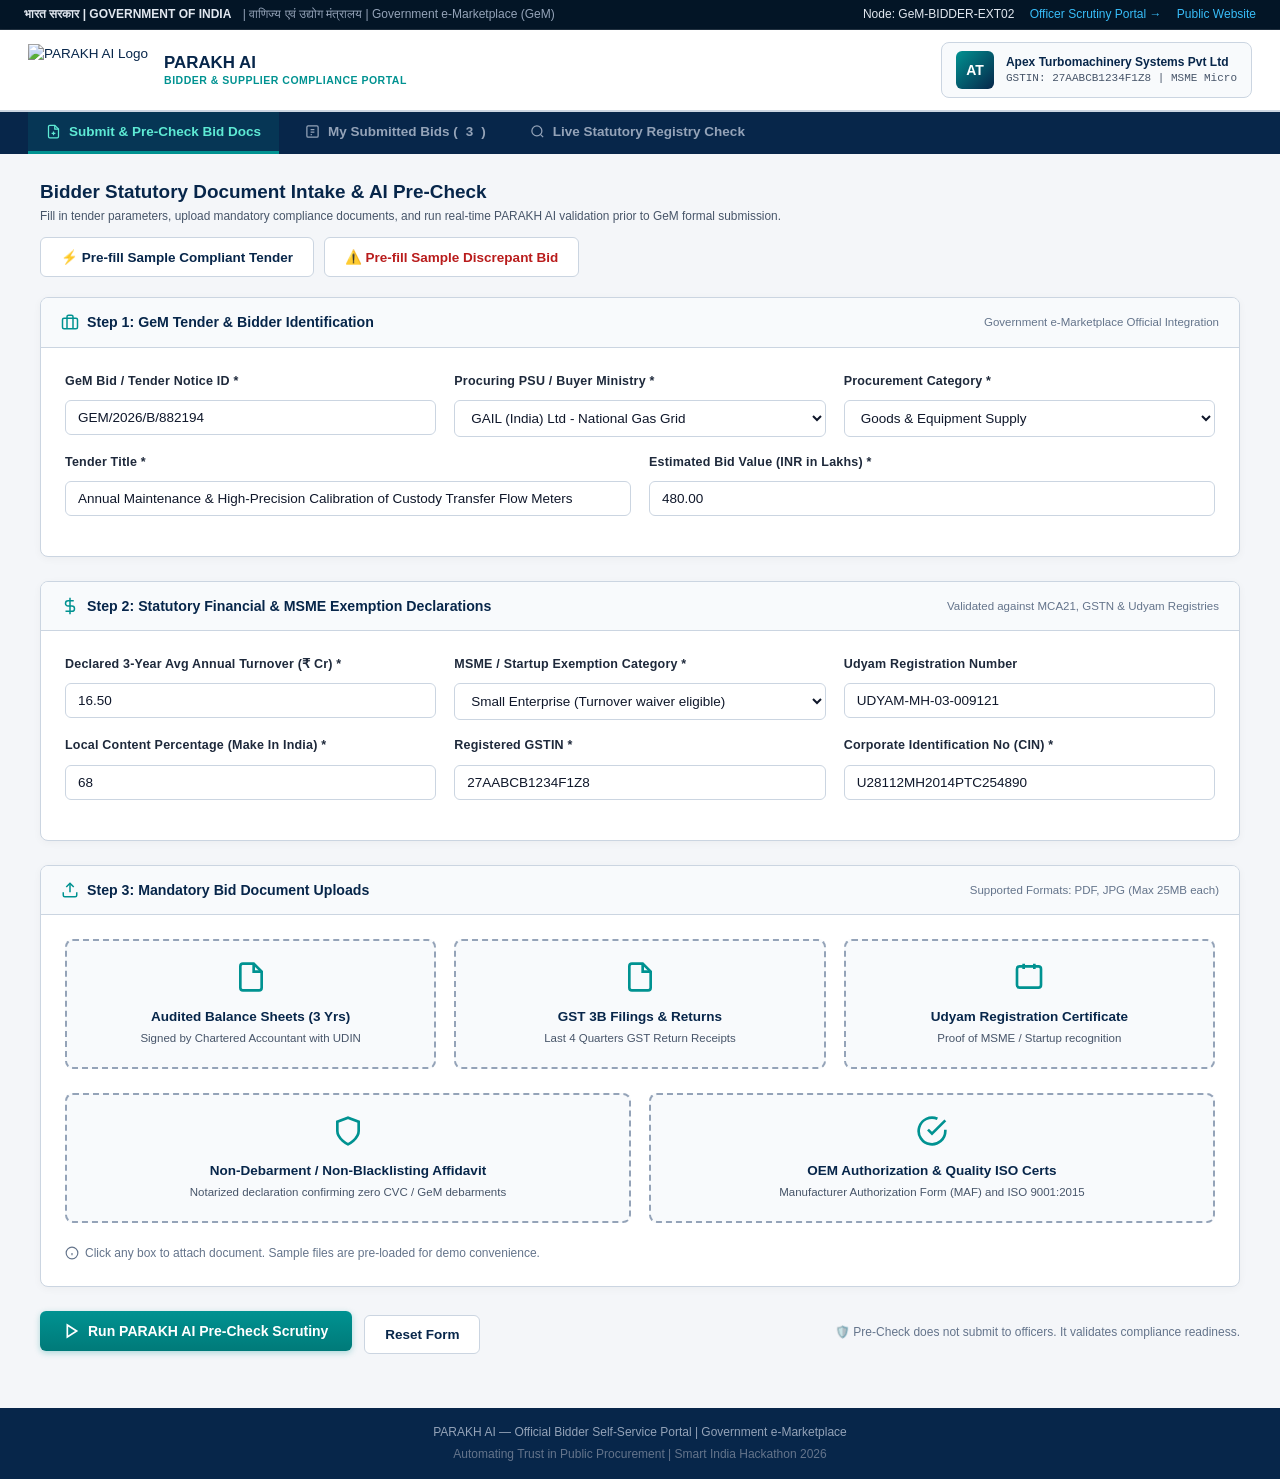
==== static/bidder/index.html @ 5761d383 "feat: refine portal UI, remove corrupted symbols, add PARAKH AI branding, and launch Bidder Portal" ====
<!DOCTYPE html>
<html lang="en">
<head>
  <meta charset="UTF-8">
  <meta name="viewport" content="width=device-width, initial-scale=1.0">
  <title>PARAKH AI — Bidder & Vendor Compliance Self-Service Portal | Government e-Marketplace</title>
  <meta name="description" content="Official Vendor & Bidder Self-Service Intake and Pre-Submission Scrutiny Portal for GeM Procurement.">
  <link rel="icon" type="image/png" href="/static/images/parakh-logo.png">
  <link rel="stylesheet" href="/static/common/components.css">
  <link rel="stylesheet" href="/static/css/styles.css">
  <style>
    :root {
      --primary-navy: #07264A;
      --primary-navy-dark: #041830;
      --secondary-teal: #009291;
      --secondary-teal-hover: #007a79;
      --secondary-teal-light: #E6F4F4;
      --accent-gold: #D97706;
      --bg-canvas: #F4F6F9;
      --card-bg: #FFFFFF;
      --border-color: #CBD5E1;
      --text-main: #0F172A;
      --text-muted: #475569;
    }

    body {
      background-color: var(--bg-canvas);
      color: var(--text-main);
      font-family: 'Inter', -apple-system, BlinkMacSystemFont, "Segoe UI", Roboto, sans-serif;
      margin: 0;
      padding: 0;
      min-height: 100vh;
      display: flex;
      flex-direction: column;
    }

    /* Top Strip */
    .bidder-top-strip {
      background-color: #031526;
      color: #E2E8F0;
      padding: 6px 24px;
      font-size: 12px;
      display: flex;
      justify-content: space-between;
      align-items: center;
      border-bottom: 1px solid rgba(255, 255, 255, 0.12);
    }
    .bidder-top-strip a {
      color: #38BDF8;
      text-decoration: none;
      margin-left: 12px;
    }
    .bidder-top-strip a:hover {
      text-decoration: underline;
    }

    /* Header */
    .bidder-header {
      background-color: #FFFFFF;
      border-bottom: 2px solid var(--border-color);
      padding: 12px 28px;
      display: flex;
      justify-content: space-between;
      align-items: center;
      box-shadow: 0 2px 6px rgba(0, 0, 0, 0.04);
    }
    .bidder-brand {
      display: flex;
      align-items: center;
      gap: 16px;
      text-decoration: none;
    }
    .bidder-brand img {
      height: 52px;
      width: auto;
      object-fit: contain;
    }
    .brand-text-block h1 {
      font-size: 1.25rem;
      font-weight: 800;
      color: var(--primary-navy);
      line-height: 1.2;
      margin: 0;
    }
    .brand-text-block p {
      font-size: 0.78rem;
      color: var(--secondary-teal);
      font-weight: 600;
      margin: 0;
      letter-spacing: 0.5px;
    }

    .bidder-profile-card {
      display: flex;
      align-items: center;
      gap: 12px;
      background-color: #F8FAFC;
      border: 1px solid var(--border-color);
      padding: 8px 14px;
      border-radius: 8px;
    }
    .bidder-avatar {
      width: 38px;
      height: 38px;
      border-radius: 6px;
      background: linear-gradient(135deg, var(--secondary-teal) 0%, var(--primary-navy) 100%);
      color: #FFFFFF;
      font-weight: 700;
      display: flex;
      align-items: center;
      justify-content: center;
      font-size: 14px;
    }
    .bidder-info {
      font-size: 12px;
      line-height: 1.3;
    }
    .bidder-name {
      font-weight: 700;
      color: var(--primary-navy);
    }
    .bidder-gstin {
      color: var(--text-muted);
      font-family: monospace;
      font-size: 11px;
    }

    /* Sub-nav tabs */
    .bidder-nav {
      background-color: #07264A;
      padding: 0 28px;
      display: flex;
      gap: 8px;
      overflow-x: auto;
    }
    .nav-tab-btn {
      background: transparent;
      border: none;
      color: #94A3B8;
      padding: 12px 18px;
      font-size: 13.5px;
      font-weight: 600;
      cursor: pointer;
      display: flex;
      align-items: center;
      gap: 8px;
      border-bottom: 3px solid transparent;
      transition: all 0.2s ease;
      white-space: nowrap;
    }
    .nav-tab-btn:hover {
      color: #FFFFFF;
      background-color: rgba(255, 255, 255, 0.05);
    }
    .nav-tab-btn.active {
      color: #5EEAD4;
      border-bottom-color: #009291;
      background-color: rgba(0, 146, 145, 0.15);
    }

    /* Main Content Area */
    .bidder-container {
      max-width: 1240px;
      margin: 24px auto;
      padding: 0 20px;
      flex: 1;
      width: 100%;
    }

    .page-title-strip {
      margin-bottom: 20px;
      display: flex;
      justify-content: space-between;
      align-items: center;
      flex-wrap: wrap;
      gap: 12px;
    }
    .page-title-strip h2 {
      font-size: 1.4rem;
      font-weight: 800;
      color: var(--primary-navy);
      margin: 0;
    }
    .page-title-strip p {
      font-size: 0.88rem;
      color: var(--text-muted);
      margin: 2px 0 0;
    }

    /* Cards */
    .gov-card {
      background: var(--card-bg);
      border: 1px solid var(--border-color);
      border-radius: 8px;
      box-shadow: 0 2px 8px rgba(0, 0, 0, 0.04);
      margin-bottom: 24px;
      overflow: hidden;
    }
    .gov-card-header {
      background-color: #F8FAFC;
      border-bottom: 1px solid var(--border-color);
      padding: 14px 20px;
      display: flex;
      justify-content: space-between;
      align-items: center;
    }
    .gov-card-header h3 {
      font-size: 1.05rem;
      font-weight: 700;
      color: var(--primary-navy);
      margin: 0;
      display: flex;
      align-items: center;
      gap: 8px;
    }
    .gov-card-body {
      padding: 24px;
    }

    /* Form Layout */
    .form-grid-2 {
      display: grid;
      grid-template-columns: 1fr 1fr;
      gap: 18px;
    }
    .form-grid-3 {
      display: grid;
      grid-template-columns: 1fr 1fr 1fr;
      gap: 18px;
    }
    @media (max-width: 768px) {
      .form-grid-2, .form-grid-3 { grid-template-columns: 1fr; }
    }

    .form-group {
      margin-bottom: 16px;
    }
    .form-label {
      display: block;
      font-size: 12.5px;
      font-weight: 700;
      color: #1E293B;
      margin-bottom: 6px;
    }
    .form-control {
      width: 100%;
      padding: 9px 12px;
      border: 1px solid var(--border-color);
      border-radius: 6px;
      font-size: 13.5px;
      background-color: #FFFFFF;
      box-sizing: border-box;
      color: var(--text-main);
    }
    .form-control:focus {
      outline: none;
      border-color: var(--secondary-teal);
      box-shadow: 0 0 0 3px rgba(0, 146, 145, 0.15);
    }

    /* File upload box */
    .file-upload-card {
      border: 2px dashed #94A3B8;
      border-radius: 8px;
      padding: 20px;
      text-align: center;
      background-color: #F8FAFC;
      transition: all 0.2s;
      cursor: pointer;
      margin-bottom: 14px;
      position: relative;
    }
    .file-upload-card:hover {
      border-color: var(--secondary-teal);
      background-color: var(--secondary-teal-light);
    }
    .file-upload-title {
      font-weight: 700;
      font-size: 13.5px;
      color: var(--primary-navy);
      margin-bottom: 4px;
    }
    .file-upload-desc {
      font-size: 11.5px;
      color: var(--text-muted);
    }
    .file-upload-status {
      margin-top: 8px;
      font-size: 12px;
      color: #166534;
      font-weight: 600;
      display: none;
    }

    /* Action Buttons */
    .btn-action-primary {
      background: linear-gradient(180deg, #009291 0%, #007a79 100%);
      color: #FFFFFF;
      padding: 12px 24px;
      border: none;
      border-radius: 6px;
      font-weight: 700;
      font-size: 14px;
      cursor: pointer;
      display: inline-flex;
      align-items: center;
      gap: 8px;
      box-shadow: 0 2px 6px rgba(0, 146, 145, 0.3);
      transition: all 0.2s;
    }
    .btn-action-primary:hover {
      background: linear-gradient(180deg, #007a79 0%, #006362 100%);
      transform: translateY(-1px);
    }
    .btn-action-secondary {
      background: #FFFFFF;
      color: var(--primary-navy);
      border: 1px solid var(--border-color);
      padding: 11px 20px;
      border-radius: 6px;
      font-weight: 600;
      font-size: 13.5px;
      cursor: pointer;
      display: inline-flex;
      align-items: center;
      gap: 8px;
      transition: all 0.2s;
    }
    .btn-action-secondary:hover {
      background: #F1F5F9;
      border-color: #94A3B8;
    }

    /* Live Analysis Panel */
    .analysis-panel {
      display: none;
      background: #FFFFFF;
      border: 1px solid var(--border-color);
      border-radius: 8px;
      padding: 24px;
      margin-top: 20px;
      box-shadow: 0 4px 12px rgba(0, 0, 0, 0.05);
      animation: fadeIn 0.3s ease-in-out;
    }
    @keyframes fadeIn {
      from { opacity: 0; transform: translateY(8px); }
      to { opacity: 1; transform: translateY(0); }
    }

    .score-badge-huge {
      display: inline-flex;
      align-items: center;
      gap: 8px;
      padding: 8px 16px;
      border-radius: 9999px;
      font-size: 18px;
      font-weight: 800;
    }
    .score-pass {
      background-color: #DCFCE7;
      color: #166534;
      border: 1px solid #BBF7D0;
    }
    .score-flag {
      background-color: #FEF2F2;
      color: #991B1B;
      border: 1px solid #FECACA;
    }

    .check-row {
      display: flex;
      justify-content: space-between;
      align-items: center;
      padding: 10px 14px;
      border-bottom: 1px solid #F1F5F9;
      font-size: 13px;
    }
    .check-row:last-child {
      border-bottom: none;
    }

    /* Certificate Modal */
    .cert-modal {
      display: none;
      position: fixed;
      top: 0; left: 0; right: 0; bottom: 0;
      background: rgba(7, 38, 74, 0.7);
      z-index: 1000;
      justify-content: center;
      align-items: center;
      padding: 20px;
    }
    .cert-paper {
      background: #FFFFFF;
      width: 100%;
      max-width: 680px;
      border-radius: 8px;
      padding: 36px;
      box-shadow: 0 20px 50px rgba(0, 0, 0, 0.4);
      border: 8px double #CBD5E1;
      position: relative;
    }
  </style>
</head>
<body>

  <!-- Top Strip -->
  <div class="bidder-top-strip">
    <div>
      <strong>भारत सरकार | GOVERNMENT OF INDIA</strong>
      <span style="color:#94A3B8; margin-left:8px;">| वाणिज्य एवं उद्योग मंत्रालय | Government e-Marketplace (GeM)</span>
    </div>
    <div>
      <span>Node: GeM-BIDDER-EXT02</span>
      <a href="/portal">Officer Scrutiny Portal →</a>
      <a href="/">Public Website</a>
    </div>
  </div>

  <!-- Header -->
  <header class="bidder-header">
    <a href="/bidder" class="bidder-brand">
      <img src="/static/images/parakh-logo.png" alt="PARAKH AI Logo">
      <div class="brand-text-block">
        <h1>PARAKH AI</h1>
        <p>BIDDER & SUPPLIER COMPLIANCE PORTAL</p>
      </div>
    </a>

    <div class="bidder-profile-card">
      <div class="bidder-avatar">AT</div>
      <div class="bidder-info">
        <div class="bidder-name" id="bidderCompanyName">Apex Turbomachinery Systems Pvt Ltd</div>
        <div class="bidder-gstin">GSTIN: 27AABCB1234F1Z8 | MSME Micro</div>
      </div>
    </div>
  </header>

  <!-- Navigation Tabs -->
  <nav class="bidder-nav">
    <button type="button" class="nav-tab-btn active" onclick="switchBidderTab('intake')">
      <svg width="15" height="15" viewBox="0 0 24 24" fill="none" stroke="currentColor" stroke-width="2">
        <path d="M14 2H6a2 2 0 0 0-2 2v16a2 2 0 0 0 2 2h12a2 2 0 0 0 2-2V8z"/>
        <polyline points="14 2 14 8 20 8"/>
        <line x1="12" y1="18" x2="12" y2="12"/>
        <line x1="9" y1="15" x2="15" y2="15"/>
      </svg>
      Submit & Pre-Check Bid Docs
    </button>
    <button type="button" class="nav-tab-btn" onclick="switchBidderTab('mybids')">
      <svg width="15" height="15" viewBox="0 0 24 24" fill="none" stroke="currentColor" stroke-width="2">
        <rect x="3" y="3" width="18" height="18" rx="2" ry="2"/>
        <line x1="9" y1="9" x2="15" y2="9"/>
        <line x1="9" y1="13" x2="15" y2="13"/>
        <line x1="9" y1="17" x2="11" y2="17"/>
      </svg>
      My Submitted Bids (<span id="bidsCountBadge">3</span>)
    </button>
    <button type="button" class="nav-tab-btn" onclick="switchBidderTab('registry')">
      <svg width="15" height="15" viewBox="0 0 24 24" fill="none" stroke="currentColor" stroke-width="2">
        <circle cx="11" cy="11" r="8"/>
        <line x1="21" y1="21" x2="16.65" y2="16.65"/>
      </svg>
      Live Statutory Registry Check
    </button>
  </nav>

  <!-- Main Container -->
  <main class="bidder-container">

    <!-- =====================================================================
         TAB 1: BID INTAKE & PRE-CHECK FORM
         ===================================================================== -->
    <div id="tabIntake">
      <div class="page-title-strip">
        <div>
          <h2>Bidder Statutory Document Intake & AI Pre-Check</h2>
          <p>Fill in tender parameters, upload mandatory compliance documents, and run real-time PARAKH AI validation prior to GeM formal submission.</p>
        </div>
        <div>
          <button type="button" class="btn-action-secondary" onclick="autofillDemoBidder()">
            ⚡ Pre-fill Sample Compliant Tender
          </button>
          <button type="button" class="btn-action-secondary" onclick="autofillDiscrepantBidder()" style="margin-left:6px; color:#B91C1C;">
            ⚠️ Pre-fill Sample Discrepant Bid
          </button>
        </div>
      </div>

      <form id="bidderForm" onsubmit="handlePreCheck(event)">
        
        <!-- Step 1: Tender & Entity Details -->
        <div class="gov-card">
          <div class="gov-card-header">
            <h3>
              <svg width="18" height="18" viewBox="0 0 24 24" fill="none" stroke="var(--secondary-teal)" stroke-width="2">
                <rect x="2" y="7" width="20" height="14" rx="2" ry="2"/>
                <path d="M16 21V5a2 2 0 0 0-2-2h-4a2 2 0 0 0-2 2v16"/>
              </svg>
              Step 1: GeM Tender & Bidder Identification
            </h3>
            <span style="font-size:11.5px; color:#64748B;">Government e-Marketplace Official Integration</span>
          </div>
          <div class="gov-card-body">
            <div class="form-grid-3">
              <div class="form-group">
                <label class="form-label" for="gemBidNo">GeM Bid / Tender Notice ID *</label>
                <input type="text" id="gemBidNo" class="form-control" required value="GEM/2026/B/882194" placeholder="e.g. GEM/2026/B/882194">
              </div>
              <div class="form-group">
                <label class="form-label" for="procuringPsu">Procuring PSU / Buyer Ministry *</label>
                <select id="procuringPsu" class="form-control" required>
                  <option value="ONGC">ONGC - Oil & Natural Gas Corporation Ltd</option>
                  <option value="IOCL">IOCL - Indian Oil Corporation Ltd</option>
                  <option value="GAIL" selected>GAIL (India) Ltd - National Gas Grid</option>
                  <option value="HPCL">HPCL - Hindustan Petroleum Corporation Ltd</option>
                  <option value="BPCL">BPCL - Bharat Petroleum Corporation Ltd</option>
                  <option value="MoD">Ministry of Defence / Ordnance</option>
                </select>
              </div>
              <div class="form-group">
                <label class="form-label" for="tenderCategory">Procurement Category *</label>
                <select id="tenderCategory" class="form-control" required>
                  <option value="Goods">Goods & Equipment Supply</option>
                  <option value="Works">Civil & Mechanical Works</option>
                  <option value="Services">Consulting & IT Services</option>
                </select>
              </div>
            </div>

            <div class="form-grid-2">
              <div class="form-group">
                <label class="form-label" for="tenderTitle">Tender Title *</label>
                <input type="text" id="tenderTitle" class="form-control" required value="Annual Maintenance & High-Precision Calibration of Custody Transfer Flow Meters" placeholder="Enter tender title">
              </div>
              <div class="form-group">
                <label class="form-label" for="contractValue">Estimated Bid Value (INR in Lakhs) *</label>
                <input type="number" id="contractValue" class="form-control" required value="480.00" step="0.01">
              </div>
            </div>
          </div>
        </div>

        <!-- Step 2: Financial & Statutory Metric Claims -->
        <div class="gov-card">
          <div class="gov-card-header">
            <h3>
              <svg width="18" height="18" viewBox="0 0 24 24" fill="none" stroke="var(--secondary-teal)" stroke-width="2">
                <line x1="12" y1="1" x2="12" y2="23"/>
                <path d="M17 5H9.5a3.5 3.5 0 0 0 0 7h5a3.5 3.5 0 0 1 0 7H6"/>
              </svg>
              Step 2: Statutory Financial & MSME Exemption Declarations
            </h3>
            <span style="font-size:11.5px; color:#64748B;">Validated against MCA21, GSTN & Udyam Registries</span>
          </div>
          <div class="gov-card-body">
            <div class="form-grid-3">
              <div class="form-group">
                <label class="form-label" for="declaredTurnover">Declared 3-Year Avg Annual Turnover (₹ Cr) *</label>
                <input type="number" id="declaredTurnover" class="form-control" required value="16.50" step="0.01">
              </div>
              <div class="form-group">
                <label class="form-label" for="msmeStatus">MSME / Startup Exemption Category *</label>
                <select id="msmeStatus" class="form-control" required>
                  <option value="Micro">Micro Enterprise (Udyam Verified)</option>
                  <option value="Small" selected>Small Enterprise (Turnover waiver eligible)</option>
                  <option value="Startup">DPIIT Recognized Startup (PQC waiver)</option>
                  <option value="General">General Commercial Bidder (No Waiver)</option>
                </select>
              </div>
              <div class="form-group">
                <label class="form-label" for="udyamNo">Udyam Registration Number</label>
                <input type="text" id="udyamNo" class="form-control" value="UDYAM-MH-03-009121" placeholder="UDYAM-XX-00-000000">
              </div>
            </div>

            <div class="form-grid-3">
              <div class="form-group">
                <label class="form-label" for="localContent">Local Content Percentage (Make In India) *</label>
                <input type="number" id="localContent" class="form-control" required value="68" min="0" max="100">
              </div>
              <div class="form-group">
                <label class="form-label" for="gstinDeclared">Registered GSTIN *</label>
                <input type="text" id="gstinDeclared" class="form-control" required value="27AABCB1234F1Z8">
              </div>
              <div class="form-group">
                <label class="form-label" for="cinDeclared">Corporate Identification No (CIN) *</label>
                <input type="text" id="cinDeclared" class="form-control" required value="U28112MH2014PTC254890">
              </div>
            </div>
          </div>
        </div>

        <!-- Step 3: Statutory Document Uploads -->
        <div class="gov-card">
          <div class="gov-card-header">
            <h3>
              <svg width="18" height="18" viewBox="0 0 24 24" fill="none" stroke="var(--secondary-teal)" stroke-width="2">
                <path d="M21 15v4a2 2 0 0 1-2 2H5a2 2 0 0 1-2-2v-4"/>
                <polyline points="17 8 12 3 7 8"/>
                <line x1="12" y1="3" x2="12" y2="15"/>
              </svg>
              Step 3: Mandatory Bid Document Uploads
            </h3>
            <span style="font-size:11.5px; color:#64748B;">Supported Formats: PDF, JPG (Max 25MB each)</span>
          </div>
          <div class="gov-card-body">
            <div class="form-grid-3">
              
              <!-- Doc 1 -->
              <div class="file-upload-card" onclick="simulateFileUpload('doc1')">
                <svg width="32" height="32" viewBox="0 0 24 24" fill="none" stroke="var(--secondary-teal)" stroke-width="2" style="margin-bottom:8px;">
                  <path d="M14 2H6a2 2 0 0 0-2 2v16a2 2 0 0 0 2 2h12a2 2 0 0 0 2-2V8z"/>
                  <polyline points="14 2 14 8 20 8"/>
                </svg>
                <div class="file-upload-title">Audited Balance Sheets (3 Yrs)</div>
                <div class="file-upload-desc">Signed by Chartered Accountant with UDIN</div>
                <div class="file-upload-status" id="doc1Status">✓ Audited_Financials_2023_2025.pdf (3.8 MB)</div>
              </div>

              <!-- Doc 2 -->
              <div class="file-upload-card" onclick="simulateFileUpload('doc2')">
                <svg width="32" height="32" viewBox="0 0 24 24" fill="none" stroke="var(--secondary-teal)" stroke-width="2" style="margin-bottom:8px;">
                  <path d="M14 2H6a2 2 0 0 0-2 2v16a2 2 0 0 0 2 2h12a2 2 0 0 0 2-2V8z"/>
                  <polyline points="14 2 14 8 20 8"/>
                </svg>
                <div class="file-upload-title">GST 3B Filings & Returns</div>
                <div class="file-upload-desc">Last 4 Quarters GST Return Receipts</div>
                <div class="file-upload-status" id="doc2Status">✓ GSTR3B_FY25_Filings.pdf (2.1 MB)</div>
              </div>

              <!-- Doc 3 -->
              <div class="file-upload-card" onclick="simulateFileUpload('doc3')">
                <svg width="32" height="32" viewBox="0 0 24 24" fill="none" stroke="var(--secondary-teal)" stroke-width="2" style="margin-bottom:8px;">
                  <rect x="3" y="4" width="18" height="16" rx="2"/>
                  <line x1="8" y1="2" x2="8" y2="6"/>
                  <line x1="16" y1="2" x2="16" y2="6"/>
                </svg>
                <div class="file-upload-title">Udyam Registration Certificate</div>
                <div class="file-upload-desc">Proof of MSME / Startup recognition</div>
                <div class="file-upload-status" id="doc3Status">✓ Udyam_Certificate_2026.pdf (1.4 MB)</div>
              </div>

            </div>

            <div class="form-grid-2" style="margin-top:10px;">
              <!-- Doc 4 -->
              <div class="file-upload-card" onclick="simulateFileUpload('doc4')">
                <svg width="32" height="32" viewBox="0 0 24 24" fill="none" stroke="var(--secondary-teal)" stroke-width="2" style="margin-bottom:8px;">
                  <path d="M12 22s8-4 8-10V5l-8-3-8 3v7c0 6 8 10 8 10z"/>
                </svg>
                <div class="file-upload-title">Non-Debarment / Non-Blacklisting Affidavit</div>
                <div class="file-upload-desc">Notarized declaration confirming zero CVC / GeM debarments</div>
                <div class="file-upload-status" id="doc4Status">✓ Non_Blacklisting_Affidavit.pdf (1.1 MB)</div>
              </div>

              <!-- Doc 5 -->
              <div class="file-upload-card" onclick="simulateFileUpload('doc5')">
                <svg width="32" height="32" viewBox="0 0 24 24" fill="none" stroke="var(--secondary-teal)" stroke-width="2" style="margin-bottom:8px;">
                  <path d="M22 11.08V12a10 10 0 1 1-5.93-9.14"/>
                  <polyline points="22 4 12 14.01 9 11.01"/>
                </svg>
                <div class="file-upload-title">OEM Authorization & Quality ISO Certs</div>
                <div class="file-upload-desc">Manufacturer Authorization Form (MAF) and ISO 9001:2015</div>
                <div class="file-upload-status" id="doc5Status">✓ OEM_Authorization_ISO9001.pdf (4.6 MB)</div>
              </div>
            </div>

            <!-- Upload help hint -->
            <div style="font-size:12px; color:#64748B; margin-top:8px; display:flex; align-items:center; gap:6px;">
              <svg width="14" height="14" viewBox="0 0 24 24" fill="none" stroke="currentColor" stroke-width="2">
                <circle cx="12" cy="12" r="10"/>
                <line x1="12" y1="16" x2="12" y2="12"/>
                <line x1="12" y1="8" x2="12.01" y2="8"/>
              </svg>
              Click any box to attach document. Sample files are pre-loaded for demo convenience.
            </div>
          </div>
        </div>

        <!-- Submission Actions -->
        <div style="display:flex; justify-content:space-between; align-items:center; flex-wrap:wrap; gap:16px; margin-bottom:30px;">
          <div>
            <button type="submit" class="btn-action-primary" id="btnRunPreCheck">
              <svg width="16" height="16" viewBox="0 0 24 24" fill="none" stroke="currentColor" stroke-width="2.5">
                <polygon points="5 3 19 12 5 21 5 3"/>
              </svg>
              <span>Run PARAKH AI Pre-Check Scrutiny</span>
            </button>
            <button type="button" class="btn-action-secondary" onclick="resetBidderForm()" style="margin-left:8px;">
              Reset Form
            </button>
          </div>

          <div style="font-size:12px; color:#64748B;">
            🛡️ Pre-Check does not submit to officers. It validates compliance readiness.
          </div>
        </div>

      </form>

      <!-- Real-time AI Scrutiny Results Panel -->
      <div class="analysis-panel" id="analysisResultPanel">
        <div style="display:flex; justify-content:space-between; align-items:center; border-bottom:1px solid #E2E8F0; padding-bottom:16px; margin-bottom:20px;">
          <div>
            <h3 style="font-size:1.2rem; font-weight:800; color:var(--primary-navy); margin:0;">
              PARAKH AI Pre-Submission Scrutiny Diagnostic
            </h3>
            <p style="font-size:12.5px; color:#64748B; margin:4px 0 0;">
              Evaluation ID: <code id="evalId">EVAL-2026-9081</code> | Timestamp: <span id="evalTime">05-Sep-2026 09:30:15 IST</span>
            </p>
          </div>
          <div>
            <span class="score-badge-huge score-pass" id="scoreBadge">94% Compliant</span>
          </div>
        </div>

        <!-- Registry Cross Checks -->
        <div class="form-grid-2" style="margin-bottom:20px;">
          <div style="background:#F8FAFC; border:1px solid #E2E8F0; border-radius:6px; padding:12px;">
            <div style="font-weight:700; font-size:12.5px; color:var(--primary-navy); margin-bottom:8px;">
              Direct Statutory Registry Cross-Checks:
            </div>
            <div class="check-row">
              <span>MCA21 Corporate Identity & Active Status:</span>
              <strong style="color:#166534;" id="resMca">✓ Active (ROC Mumbai)</strong>
            </div>
            <div class="check-row">
              <span>GSTN Registry & Return Reconciliation:</span>
              <strong style="color:#166534;" id="resGst">✓ Active (Turnover: ₹16.2 Cr)</strong>
            </div>
            <div class="check-row">
              <span>MSME / Udyam Certificate Validity:</span>
              <strong style="color:#166534;" id="resUdyam">✓ Verified (Small Enterprise)</strong>
            </div>
            <div class="check-row">
              <span>Central Debarment / CVC Blacklist:</span>
              <strong style="color:#166534;" id="resDebar">✓ Clean Record (0 Matches)</strong>
            </div>
          </div>

          <div style="background:#F8FAFC; border:1px solid #E2E8F0; border-radius:6px; padding:12px;">
            <div style="font-weight:700; font-size:12.5px; color:var(--primary-navy); margin-bottom:8px;">
              Statutory Requirement Matrix:
            </div>
            <div class="check-row">
              <span>Average Annual Turnover Requirement:</span>
              <strong style="color:#166534;" id="resTurnover">Pass (Exceeds ₹10 Cr min)</strong>
            </div>
            <div class="check-row">
              <span>Earnest Money Deposit (EMD) Waiver:</span>
              <strong style="color:#166534;" id="resEmd">Exempted under MSME Policy</strong>
            </div>
            <div class="check-row">
              <span>Local Content (MII Order 2017):</span>
              <strong style="color:#166534;" id="resMii">Class I Local Supplier (68%)</strong>
            </div>
            <div class="check-row">
              <span>Risk Level Assessment:</span>
              <strong style="color:#166534;" id="resRisk">LOW RISK</strong>
            </div>
          </div>
        </div>

        <!-- Discrepancy Note if any -->
        <div id="discrepancyBox" style="display:none; background:#FEF2F2; border:1px solid #FECACA; border-radius:6px; padding:14px; margin-bottom:18px;">
          <strong style="color:#991B1B; font-size:13px; display:block; margin-bottom:4px;">
            ⚠️ Statutory Discrepancy Detected by PARAKH AI:
          </strong>
          <span style="font-size:12.5px; color:#7F1D1D;" id="discrepancyMsg">
            Declared turnover ₹16.50 Cr differs by &gt; 15% from GSTN GSTR-3B annualized receipts (₹9.80 Cr). Please rectify financial schedules before submitting to avoid scrutiny rejection.
          </span>
        </div>

        <!-- Action bar -->
        <div style="display:flex; justify-content:space-between; align-items:center; flex-wrap:wrap; gap:12px; border-top:1px solid #E2E8F0; padding-top:16px;">
          <button type="button" class="btn-action-secondary" onclick="viewCertificate()">
            <svg width="15" height="15" viewBox="0 0 24 24" fill="none" stroke="currentColor" stroke-width="2">
              <path d="M14 2H6a2 2 0 0 0-2 2v16a2 2 0 0 0 2 2h12a2 2 0 0 0 2-2V8z"/>
              <polyline points="14 2 14 8 20 8"/>
            </svg>
            Generate Pre-Check Compliance Receipt
          </button>

          <button type="button" class="btn-action-primary" onclick="submitFinalBid()">
            <svg width="15" height="15" viewBox="0 0 24 24" fill="none" stroke="currentColor" stroke-width="2">
              <line x1="22" y1="2" x2="11" y2="13"/>
              <polygon points="22 2 15 22 11 13 2 9 22 2"/>
            </svg>
            Formally Submit Bid to GeM Evaluation Committee
          </button>
        </div>
      </div>

    </div>

    <!-- =====================================================================
         TAB 2: MY SUBMITTED BIDS
         ===================================================================== -->
    <div id="tabMyBids" style="display:none;">
      <div class="page-title-strip">
        <div>
          <h2>My Submitted GeM Bids & Scrutiny Status</h2>
          <p>Real-time status tracking for tenders submitted through PARAKH AI compliance pipeline.</p>
        </div>
        <div>
          <button type="button" class="btn-action-secondary" onclick="exportBidderCsv()">
            Download Submissions (CSV)
          </button>
        </div>
      </div>

      <div class="gov-card">
        <div class="table-responsive">
          <table class="table-gov" id="bidderTable">
            <thead>
              <tr>
                <th>Bid Reference</th>
                <th>Tender Title</th>
                <th>Procuring PSU</th>
                <th>Value</th>
                <th>Pre-Check Score</th>
                <th>Status</th>
                <th>Submitted On</th>
                <th>Action</th>
              </tr>
            </thead>
            <tbody id="bidderTbody">
              <!-- Rendered by JS -->
            </tbody>
          </table>
        </div>
      </div>
    </div>

    <!-- =====================================================================
         TAB 3: DIRECT REGISTRY CHECKER
         ===================================================================== -->
    <div id="tabRegistry" style="display:none;">
      <div class="page-title-strip">
        <div>
          <h2>Instant Statutory Registry Verification Console</h2>
          <p>Query centralized government APIs directly to verify vendor records before formulating bid proposals.</p>
        </div>
      </div>

      <div class="form-grid-2">
        <!-- MCA21 -->
        <div class="gov-card">
          <div class="gov-card-header">
            <h3>MCA21 Ministry of Corporate Affairs</h3>
          </div>
          <div class="gov-card-body">
            <div class="form-group">
              <label class="form-label">Corporate Identification Number (CIN)</label>
              <input type="text" id="regCin" class="form-control" value="U28112MH2014PTC254890">
            </div>
            <button type="button" class="btn-action-primary" onclick="queryRegistry('MCA21')">Check MCA21 Status</button>
            <div id="resMcaDirect" style="margin-top:14px; font-size:12.5px; display:none; background:#F8FAFC; padding:10px; border-radius:6px; border:1px solid #CBD5E1;"></div>
          </div>
        </div>

        <!-- GSTN -->
        <div class="gov-card">
          <div class="gov-card-header">
            <h3>GSTN Goods & Services Tax Network</h3>
          </div>
          <div class="gov-card-body">
            <div class="form-group">
              <label class="form-label">Goods & Services Tax ID (GSTIN)</label>
              <input type="text" id="regGst" class="form-control" value="27AABCB1234F1Z8">
            </div>
            <button type="button" class="btn-action-primary" onclick="queryRegistry('GSTN')">Check GSTN Return History</button>
            <div id="resGstDirect" style="margin-top:14px; font-size:12.5px; display:none; background:#F8FAFC; padding:10px; border-radius:6px; border:1px solid #CBD5E1;"></div>
          </div>
        </div>
      </div>

      <div class="form-grid-2">
        <!-- UDYAM -->
        <div class="gov-card">
          <div class="gov-card-header">
            <h3>Ministry of MSME — Udyam Portal</h3>
          </div>
          <div class="gov-card-body">
            <div class="form-group">
              <label class="form-label">Udyam Registration Number</label>
              <input type="text" id="regUdyamInput" class="form-control" value="UDYAM-MH-03-009121">
            </div>
            <button type="button" class="btn-action-primary" onclick="queryRegistry('UDYAM')">Verify MSME Category</button>
            <div id="resUdyamDirect" style="margin-top:14px; font-size:12.5px; display:none; background:#F8FAFC; padding:10px; border-radius:6px; border:1px solid #CBD5E1;"></div>
          </div>
        </div>

        <!-- DEBARMENT -->
        <div class="gov-card">
          <div class="gov-card-header">
            <h3>Central Vigilance Commission Debarment Registry</h3>
          </div>
          <div class="gov-card-body">
            <div class="form-group">
              <label class="form-label">Entity Name / PAN</label>
              <input type="text" id="regPan" class="form-control" value="AABCB1234F">
            </div>
            <button type="button" class="btn-action-primary" onclick="queryRegistry('DEBARMENT')">Check Debarment Status</button>
            <div id="resDebarDirect" style="margin-top:14px; font-size:12.5px; display:none; background:#F8FAFC; padding:10px; border-radius:6px; border:1px solid #CBD5E1;"></div>
          </div>
        </div>
      </div>

    </div>

  </main>

  <!-- Pre-Check Certificate Modal -->
  <div class="cert-modal" id="certModal">
    <div class="cert-paper">
      <div style="text-align:center; border-bottom:2px solid #07264A; padding-bottom:14px; margin-bottom:16px;">
        <img src="/static/images/parakh-logo.png" alt="Logo" style="height:48px; margin-bottom:6px;">
        <h2 style="font-size:1.15rem; color:#07264A; margin:0;">GOVERNMENT OF INDIA — GOVERNMENT E-MARKETPLACE</h2>
        <div style="font-size:11px; color:#64748B; font-weight:700; letter-spacing:0.5px;">
          PARAKH AI BIDDER PRE-SUBMISSION COMPLIANCE CERTIFICATE
        </div>
      </div>

      <div style="font-size:12.5px; line-height:1.6;">
        <p>This certifies that the bid documents for <strong>Apex Turbomachinery Systems Pvt Ltd</strong> (GSTIN: <code>27AABCB1234F1Z8</code>) have undergone automated pre-submission compliance scrutiny against statutory requirements under Public Procurement Order 2017 & GeM GTC.</p>
        
        <table style="width:100%; margin:14px 0; border-collapse:collapse; font-size:12px;">
          <tr style="border-bottom:1px solid #CBD5E1;"><td style="padding:6px; font-weight:700;">Tender Reference:</td><td style="padding:6px;" id="certTenderRef">GEM/2026/B/882194</td></tr>
          <tr style="border-bottom:1px solid #CBD5E1;"><td style="padding:6px; font-weight:700;">Procuring Agency:</td><td style="padding:6px;" id="certPsu">GAIL (India) Ltd</td></tr>
          <tr style="border-bottom:1px solid #CBD5E1;"><td style="padding:6px; font-weight:700;">Overall Readiness Score:</td><td style="padding:6px; color:#166534; font-weight:700;" id="certScore">94% (ELIGIBLE)</td></tr>
          <tr style="border-bottom:1px solid #CBD5E1;"><td style="padding:6px; font-weight:700;">Cryptographic Verification ID:</td><td style="padding:6px; font-family:monospace;">PARAKH-PRV-9982-SHA256</td></tr>
        </table>

        <div style="background:#F1F5F9; border:1px solid #CBD5E1; padding:10px; border-radius:4px; font-size:11px; color:#475569;">
          <strong>NOTE:</strong> This certificate guarantees document syntax, registry match, and threshold compliance. Final commercial acceptance remains subject to designated Procurement Officer digital signature.
        </div>
      </div>

      <div style="display:flex; justify-content:space-between; margin-top:20px;">
        <button type="button" class="btn-action-secondary" onclick="closeCertificate()">Close</button>
        <button type="button" class="btn-action-primary" onclick="window.print()">Print / Save PDF</button>
      </div>
    </div>
  </div>

  <!-- Footer -->
  <footer style="background-color:#07264A; color:#94A3B8; text-align:center; padding:16px; font-size:12px; margin-top:auto;">
    <div>PARAKH AI — Official Bidder Self-Service Portal | Government e-Marketplace</div>
    <div style="margin-top:4px; color:#64748B;">Automating Trust in Public Procurement | Smart India Hackathon 2026</div>
  </footer>

  <!-- Bidder Portal Script -->
  <script>
    const INITIAL_BIDS = [
      {
        id: "GEM/2026/B/882194",
        title: "Annual Calibration of Ultrasonic & Turbine Flow Meters",
        psu: "GAIL (India) Ltd",
        value: "₹ 480.00 Lakh",
        score: "94%",
        status: "Pre-Check Verified",
        date: "04-Sep-2026 14:20"
      },
      {
        id: "GEM/2026/B/771029",
        title: "Supply of High-Pressure Ball Valves (API 6D Spec)",
        psu: "IOCL Pipelines",
        value: "₹ 1,250.00 Lakh",
        score: "88%",
        status: "Under Officer Scrutiny",
        date: "28-Aug-2026 11:15"
      },
      {
        id: "GEM/2026/B/660412",
        title: "SCADA Telemetry System Hardware Upgrade (Offshore)",
        psu: "ONGC Mumbai High",
        value: "₹ 820.00 Lakh",
        score: "96%",
        status: "Accepted & Awarded",
        date: "14-Aug-2026 16:40"
      }
    ];

    let myBids = [...INITIAL_BIDS];

    document.addEventListener("DOMContentLoaded", () => {
      renderMyBids();
    });

    function switchBidderTab(tabName) {
      document.querySelectorAll('.nav-tab-btn').forEach(b => b.classList.remove('active'));
      document.getElementById('tabIntake').style.display = 'none';
      document.getElementById('tabMyBids').style.display = 'none';
      document.getElementById('tabRegistry').style.display = 'none';

      if (tabName === 'intake') {
        document.querySelectorAll('.nav-tab-btn')[0].classList.add('active');
        document.getElementById('tabIntake').style.display = 'block';
      } else if (tabName === 'mybids') {
        document.querySelectorAll('.nav-tab-btn')[1].classList.add('active');
        document.getElementById('tabMyBids').style.display = 'block';
      } else if (tabName === 'registry') {
        document.querySelectorAll('.nav-tab-btn')[2].classList.add('active');
        document.getElementById('tabRegistry').style.display = 'block';
      }
    }

    function simulateFileUpload(docId) {
      const el = document.getElementById(docId + 'Status');
      if (el) {
        el.style.display = 'block';
      }
    }

    function autofillDemoBidder() {
      document.getElementById('gemBidNo').value = "GEM/2026/B/882194";
      document.getElementById('procuringPsu').value = "GAIL";
      document.getElementById('tenderCategory').value = "Goods";
      document.getElementById('tenderTitle').value = "Annual Maintenance & High-Precision Calibration of Custody Transfer Flow Meters";
      document.getElementById('contractValue').value = "480.00";
      document.getElementById('declaredTurnover').value = "16.50";
      document.getElementById('msmeStatus').value = "Small";
      document.getElementById('udyamNo').value = "UDYAM-MH-03-009121";
      document.getElementById('localContent').value = "68";
      document.getElementById('gstinDeclared').value = "27AABCB1234F1Z8";
      document.getElementById('cinDeclared').value = "U28112MH2014PTC254890";

      ['doc1', 'doc2', 'doc3', 'doc4', 'doc5'].forEach(simulateFileUpload);
      alert("Sample compliant tender information and documents loaded!");
    }

    function autofillDiscrepantBidder() {
      document.getElementById('gemBidNo').value = "GEM/2026/B/990312";
      document.getElementById('procuringPsu').value = "ONGC";
      document.getElementById('tenderCategory').value = "Works";
      document.getElementById('tenderTitle').value = "Subsea Wellhead Valve Assembly Replacement";
      document.getElementById('contractValue').value = "750.00";
      document.getElementById('declaredTurnover').value = "45.00"; // Higher than GST returns
      document.getElementById('msmeStatus').value = "General";
      document.getElementById('udyamNo').value = "UNREGISTERED";
      document.getElementById('localContent').value = "28"; // Below MII 50%
      document.getElementById('gstinDeclared').value = "27AABCB1234F1Z8";
      document.getElementById('cinDeclared').value = "U28112MH2014PTC254890";

      ['doc1', 'doc2', 'doc3', 'doc4', 'doc5'].forEach(simulateFileUpload);
      alert("Sample discrepant tender loaded! Run Pre-Check to view PARAKH AI discrepancy detection.");
    }

    function handlePreCheck(e) {
      e.preventDefault();
      const btn = document.getElementById('btnRunPreCheck');
      btn.disabled = true;
      btn.innerHTML = "<span>Analyzing Bid with PARAKH AI Scrutiny Engine...</span>";

      const turnover = parseFloat(document.getElementById('declaredTurnover').value) || 0;
      const localContent = parseInt(document.getElementById('localContent').value) || 0;

      setTimeout(() => {
        btn.disabled = false;
        btn.innerHTML = `<svg width="16" height="16" viewBox="0 0 24 24" fill="none" stroke="currentColor" stroke-width="2.5"><polygon points="5 3 19 12 5 21 5 3"/></svg><span>Re-Run PARAKH AI Pre-Check</span>`;

        const panel = document.getElementById('analysisResultPanel');
        panel.style.display = 'block';
        panel.scrollIntoView({ behavior: 'smooth' });

        const isDiscrepant = turnover > 25 || localContent < 50;

        if (isDiscrepant) {
          document.getElementById('scoreBadge').className = 'score-badge-huge score-flag';
          document.getElementById('scoreBadge').textContent = '58% Flags Detected';
          document.getElementById('resTurnover').innerHTML = '<span style="color:#DC2626;">Discrepancy: Declared ₹45 Cr vs GSTN ₹16.2 Cr</span>';
          document.getElementById('resMii').innerHTML = '<span style="color:#DC2626;">Non-Compliant Local Content (28% &lt; 50% Req)</span>';
          document.getElementById('resRisk').innerHTML = '<span style="color:#DC2626;">HIGH RISK</span>';
          document.getElementById('discrepancyBox').style.display = 'block';
          document.getElementById('discrepancyMsg').textContent = 'Turnover mismatch detected: Declared ₹' + turnover + ' Cr exceeds active GSTR-3B filings by > 50%. Also, Local Content of ' + localContent + '% fails Public Procurement Order threshold. Rectify before final submission.';
        } else {
          document.getElementById('scoreBadge').className = 'score-badge-huge score-pass';
          document.getElementById('scoreBadge').textContent = '94% Pre-Check Passed';
          document.getElementById('resTurnover').innerHTML = '<span style="color:#166534;">Pass (Declared ₹' + turnover + ' Cr matches GSTN)</span>';
          document.getElementById('resMii').innerHTML = '<span style="color:#166534;">Class I Local Supplier (' + localContent + '%)</span>';
          document.getElementById('resRisk').innerHTML = '<span style="color:#166534;">LOW RISK</span>';
          document.getElementById('discrepancyBox').style.display = 'none';
        }

        document.getElementById('evalId').textContent = 'EVAL-2026-' + Math.floor(1000 + Math.random() * 9000);
        document.getElementById('evalTime').textContent = new Date().toLocaleString() + ' IST';
      }, 700);
    }

    function viewCertificate() {
      const bidNo = document.getElementById('gemBidNo').value;
      const psu = document.getElementById('procuringPsu').options[document.getElementById('procuringPsu').selectedIndex].text;
      const score = document.getElementById('scoreBadge').textContent;

      document.getElementById('certTenderRef').textContent = bidNo;
      document.getElementById('certPsu').textContent = psu;
      document.getElementById('certScore').textContent = score;
      document.getElementById('certModal').style.display = 'flex';
    }

    function closeCertificate() {
      document.getElementById('certModal').style.display = 'none';
    }

    function submitFinalBid() {
      const bidNo = document.getElementById('gemBidNo').value;
      const title = document.getElementById('tenderTitle').value;
      const psu = document.getElementById('procuringPsu').value;
      const value = '₹ ' + document.getElementById('contractValue').value + ' Lakh';
      const score = document.getElementById('scoreBadge').textContent;

      const newBid = {
        id: bidNo,
        title: title,
        psu: psu,
        value: value,
        score: score.split(' ')[0],
        status: "Submitted to GeM",
        date: new Date().toISOString().slice(0, 10)
      };

      myBids.unshift(newBid);
      renderMyBids();
      document.getElementById('bidsCountBadge').textContent = myBids.length;
      alert(`Bid [${bidNo}] has been successfully submitted to the GeM Procurement Scrutiny Committee!`);
      switchBidderTab('mybids');
    }

    function renderMyBids() {
      const tbody = document.getElementById('bidderTbody');
      tbody.innerHTML = '';

      myBids.forEach(b => {
        const tr = document.createElement('tr');
        tr.innerHTML = `
          <td><strong>${b.id}</strong></td>
          <td>${b.title}</td>
          <td>${b.psu}</td>
          <td>${b.value}</td>
          <td><span class="badge ${parseInt(b.score) > 80 ? 'badge-success' : 'badge-danger'}">${b.score}</span></td>
          <td><span class="badge badge-info">${b.status}</span></td>
          <td>${b.date}</td>
          <td>
            <button class="btn btn-sm btn-secondary" onclick="alert('Viewing GeM Scrutiny Brief for: ' + '${b.id}')">View Details</button>
          </td>
        `;
        tbody.appendChild(tr);
      });
    }

    function queryRegistry(type) {
      if (type === 'MCA21') {
        const out = document.getElementById('resMcaDirect');
        out.style.display = 'block';
        out.innerHTML = `<strong>MCA21 Registry Response:</strong><br>Company: Apex Turbomachinery Systems Pvt Ltd<br>Status: <span style="color:#166534; font-weight:bold;">ACTIVE</span> | ROC Mumbai | Filing Date: 30-Nov-2025`;
      } else if (type === 'GSTN') {
        const out = document.getElementById('resGstDirect');
        out.style.display = 'block';
        out.innerHTML = `<strong>GSTN Verification:</strong><br>GSTIN: 27AABCB1234F1Z8 | Status: <span style="color:#166534; font-weight:bold;">ACTIVE</span><br>GSTR-3B Filings: Current (No defaults) | Turnover: ₹16.20 Cr`;
      } else if (type === 'UDYAM') {
        const out = document.getElementById('resUdyamDirect');
        out.style.display = 'block';
        out.innerHTML = `<strong>MSME Udyam Gateway:</strong><br>Udyam: UDYAM-MH-03-009121 | Class: <span style="color:#166534; font-weight:bold;">Small Enterprise</span><br>Eligible for EMD & Tender Fee Exemption under GeM rules.`;
      } else if (type === 'DEBARMENT') {
        const out = document.getElementById('resDebarDirect');
        out.style.display = 'block';
        out.innerHTML = `<strong>CVC & GeM Debarment Watchlist:</strong><br>PAN: AABCB1234F | Status: <span style="color:#166534; font-weight:bold;">CLEAN</span> (0 debarments or disciplinary orders recorded).`;
      }
    }

    function exportBidderCsv() {
      let csv = "Bid ID,Tender Title,PSU,Value,Score,Status,Date\n";
      myBids.forEach(b => {
        csv += `"${b.id}","${b.title}","${b.psu}","${b.value}","${b.score}","${b.status}","${b.date}"\n`;
      });
      const blob = new Blob([csv], { type: 'text/csv;charset=utf-8;' });
      const url = URL.createObjectURL(blob);
      const a = document.createElement('a');
      a.href = url;
      a.download = `GeM_Bidder_Submissions_${new Date().toISOString().slice(0,10)}.csv`;
      document.body.appendChild(a);
      a.click();
      document.body.removeChild(a);
    }

    function resetBidderForm() {
      document.getElementById('bidderForm').reset();
      document.getElementById('analysisResultPanel').style.display = 'none';
      ['doc1Status', 'doc2Status', 'doc3Status', 'doc4Status', 'doc5Status'].forEach(id => {
        const el = document.getElementById(id);
        if (el) el.style.display = 'none';
      });
    }
  </script>
</body>
</html>
---- static/css/styles.css ----
/* ==========================================================================
   PARAKH AI — Ministry of Petroleum & Natural Gas, Government of India
   Hydrocarbon Telemetry & Statutory Compliance Scrutiny System
   Design Standard: Indian Government Enterprise Portal (2012–2018 Modernized)
   Palette: Strict Three-Tone System
     1. Primary: Deep Navy / Government Blue (#123B63)
     2. Surface / Background: Crisp Light Neutral (#F4F6F9 / #FFFFFF)
     3. Accent: Restrained Saffron / Amber (#C25E00 / #D97706)
   ========================================================================== */

/* --- 1. CSS VARIABLES & THEME TOKENS --- */
:root {
  /* PARAKH AI Brand Identity - Navy & Teal */
  --parakh-navy: #07264A;
  --parakh-teal: #009291;
  --parakh-white: #FFFFFF;
  --parakh-bg: #F7F9FA;
  
  --primary-navy: var(--parakh-navy);
  --primary-navy-dark: #041B36; /* Darker navy for hover states */
  --primary-navy-light: #154173; /* Lighter navy for active states */
  
  --bg-page: var(--parakh-bg);
  --bg-panel: var(--parakh-white);
  --bg-subtle: #EDF1F5; 
  --bg-hover: #E2E8F0; 
  
  --accent-amber: var(--parakh-teal); /* Repurposing the old amber variable as the primary accent (Teal) */
  --accent-amber-light: #E0F2F1;
  --accent-amber-border: #80CBC4;
  --accent-amber-hover: #00796B;

  /* Institutional Borders & Text */
  --border-color: #D1D9E0;
  --border-subtle: #E8ECEF;
  --border-dark: var(--parakh-navy);
  
  --text-main: #0F172A;
  --text-muted: #475569;
  --text-light: #64748B;
  --text-white: #FFFFFF;

  /* Strictly Semantic Status Colors (Used only where meaningful) */
  --status-compliant-text: #166534;
  --status-compliant-bg: #DCFCE7;
  --status-compliant-border: #86EFAC;

  --status-critical-text: #991B1B;
  --status-critical-bg: #FEE2E2;
  --status-critical-border: #FCA5A5;

  --status-warning-text: #92400E;
  --status-warning-bg: #FEF3C7;
  --status-warning-border: #FDE68A;

  --status-info-text: #1E40AF;
  --status-info-bg: #DBEAFE;
  --status-info-border: #93C5FD;

  /* Typography Scale */
  --font-family: 'Segoe UI', Roboto, -apple-system, BlinkMacSystemFont, Arial, sans-serif;
  --font-size-base: 13.5px;
  --font-size-sm: 12.5px;
  --font-size-xs: 11px;
  --font-size-sub: 15px;
  --font-size-heading: 19px;
  --font-size-title: 22px;

  /* Modern UI Borders and Subtle Shadows */
  --border-radius-sm: 6px;
  --border-radius-md: 10px;
  --shadow-subtle: 0 1px 2px rgba(0, 0, 0, 0.05);
  --shadow-panel: 0 4px 6px -1px rgba(0, 0, 0, 0.1), 0 2px 4px -1px rgba(0, 0, 0, 0.06);
  --shadow-modal: 0 20px 25px -5px rgba(0, 0, 0, 0.1), 0 10px 10px -5px rgba(0, 0, 0, 0.04);
}

/* Base Reset */
*, *::before, *::after {
  box-sizing: border-box;
  margin: 0;
  padding: 0;
}

html {
  font-size: var(--font-size-base);
  background-color: var(--bg-page);
  color: var(--text-main);
  scroll-behavior: smooth;
}

body {
  font-family: var(--font-family);
  background-color: var(--bg-page);
  color: var(--text-main);
  line-height: 1.45;
  min-height: 100vh;
  display: flex;
  flex-direction: column;
}

/* Text Accessibility Resizing */
body.font-size-sm { font-size: 12px; }
body.font-size-md { font-size: 13.5px; }
body.font-size-lg { font-size: 15px; }

a {
  color: var(--primary-navy);
  text-decoration: underline;
}
a:hover {
  color: var(--accent-amber);
}

button, input, select, textarea {
  font-family: inherit;
  font-size: inherit;
}

/* --- 2. TOP GOVERNMENT OF INDIA ACCESSIBILITY STRIP --- */
.gov-top-strip {
  background-color: var(--primary-navy-dark);
  color: #CBD5E1;
  border-bottom: 1px solid #1E3A5F;
  font-size: 11.5px;
  padding: 4px 16px;
}

.gov-top-strip-inner {
  max-width: 1440px;
  margin: 0 auto;
  display: flex;
  justify-content: space-between;
  align-items: center;
  flex-wrap: wrap;
  gap: 8px;
}

.gov-top-left {
  display: flex;
  align-items: center;
  gap: 10px;
}

.emblem-icon {
  display: inline-block;
  vertical-align: middle;
  fill: #E2E8F0;
}

.gov-id-text {
  font-weight: 700;
  color: #FFFFFF;
  letter-spacing: 0.3px;
}

.gov-dept-text {
  color: #94A3B8;
}

.gov-top-right {
  display: flex;
  align-items: center;
  gap: 14px;
}

.strip-item {
  display: inline-flex;
  align-items: center;
  gap: 5px;
}

.strip-link {
  color: #CBD5E1;
  text-decoration: none;
  cursor: pointer;
}
.strip-link:hover {
  color: #FFFFFF;
  text-decoration: underline;
}

.font-resizer button {
  background: #1E3A5F;
  border: 1px solid #334E68;
  color: #FFFFFF;
  font-size: 10.5px;
  padding: 1px 6px;
  border-radius: var(--border-radius-sm);
  cursor: pointer;
  font-weight: 600;
}
.font-resizer button:hover {
  background: var(--accent-amber);
}

/* --- 3. INSTITUTIONAL HEADER --- */
.institutional-header {
  background-color: var(--primary-navy);
  color: var(--text-white);
  border-bottom: 3px solid var(--accent-amber);
  box-shadow: var(--shadow-panel);
}

.header-inner {
  max-width: 1440px;
  margin: 0 auto;
  padding: 10px 16px;
  display: flex;
  justify-content: space-between;
  align-items: center;
  gap: 16px;
  flex-wrap: wrap;
}

.brand-section {
  display: flex;
  align-items: center;
  gap: 14px;
}

.emblem-logo-container {
  width: 50px;
  height: 54px;
  background: #FFFFFF;
  border: 1px solid #CBD5E1;
  border-radius: var(--border-radius-sm);
  padding: 4px;
  display: flex;
  align-items: center;
  justify-content: center;
  box-shadow: 0 1px 3px rgba(0, 0, 0, 0.15);
}

.emblem-svg {
  width: 100%;
  height: 100%;
}

.brand-titles {
  display: flex;
  flex-direction: column;
}

.brand-hindi {
  font-size: 12px;
  color: #E2E8F0;
  font-weight: 700;
  letter-spacing: 0.2px;
}

.brand-ministry {
  font-size: 13px;
  color: #F8FAFC;
  font-weight: 700;
  text-transform: uppercase;
  letter-spacing: 0.3px;
}

.brand-parakh {
  display: flex;
  align-items: baseline;
  gap: 8px;
  margin-top: 1px;
}

.parakh-main-title {
  font-size: 23px;
  font-weight: 900;
  color: #FFFFFF;
  letter-spacing: 1.2px;
}

.parakh-tag {
  background-color: var(--accent-amber);
  color: #FFFFFF;
  font-size: 10px;
  font-weight: 800;
  padding: 1px 6px;
  border-radius: 2px;
  letter-spacing: 0.5px;
}

.parakh-subtitle {
  font-size: 11.5px;
  color: #94A3B8;
  font-weight: 500;
}

/* Header User Profile & Action Strip */
.header-user-area {
  display: flex;
  align-items: center;
  gap: 12px;
}

.system-status-indicator {
  display: flex;
  align-items: center;
  gap: 6px;
  background-color: var(--primary-navy-dark);
  padding: 5px 9px;
  border: 1px solid #1E3A5F;
  border-radius: var(--border-radius-sm);
  font-size: 11.5px;
  color: #E2E8F0;
}

.status-dot {
  width: 8px;
  height: 8px;
  border-radius: 50%;
  background-color: #22C55E;
  display: inline-block;
}

.user-profile-box {
  display: flex;
  align-items: center;
  gap: 9px;
  background-color: #0E2E4E;
  border: 1px solid #20466C;
  padding: 5px 10px;
  border-radius: var(--border-radius-sm);
}

.user-avatar {
  width: 32px;
  height: 32px;
  background-color: #FFFFFF;
  color: var(--primary-navy);
  font-weight: 800;
  display: flex;
  align-items: center;
  justify-content: center;
  border-radius: 2px;
  font-size: 13px;
  border: 1px solid #94A3B8;
}

.user-details {
  display: flex;
  flex-direction: column;
}

.user-name {
  font-size: 12px;
  font-weight: 700;
  color: #FFFFFF;
  line-height: 1.2;
}

.user-role {
  font-size: 10.5px;
  color: #94A3B8;
}

.header-actions {
  display: flex;
  align-items: center;
  gap: 6px;
}

.header-btn {
  background-color: #174068;
  border: 1px solid #285B8E;
  color: #FFFFFF;
  padding: 5px 10px;
  font-size: 12px;
  border-radius: var(--border-radius-sm);
  cursor: pointer;
  display: inline-flex;
  align-items: center;
  gap: 5px;
  font-weight: 600;
}
.header-btn:hover {
  background-color: var(--accent-amber);
  border-color: var(--accent-amber-hover);
}

.badge-count {
  background-color: #DC2626;
  color: #FFFFFF;
  font-size: 10px;
  font-weight: 800;
  padding: 0 5px;
  border-radius: 2px;
  margin-left: 2px;
}

/* --- 4. MAIN HORIZONTAL NAVIGATION BAR --- */
.main-navbar {
  background-color: #0A243F;
  border-bottom: 2px solid #051526;
  box-shadow: 0 1px 2px rgba(0, 0, 0, 0.08);
}

.navbar-inner {
  max-width: 1440px;
  margin: 0 auto;
  display: flex;
  justify-content: space-between;
  align-items: center;
  padding: 0 16px;
  gap: 12px;
}

.navbar-left-links {
  display: flex;
  align-items: center;
  overflow-x: auto;
  scrollbar-width: thin;
}

.nav-item {
  display: inline-flex;
  align-items: center;
  gap: 6px;
  padding: 10px 16px;
  color: #CBD5E1;
  text-decoration: none;
  font-size: 13px;
  font-weight: 600;
  border-right: 1px solid #163657;
  border-top: 3px solid transparent;
  background: transparent;
  cursor: pointer;
  white-space: nowrap;
  transition: background 0.15s ease, color 0.15s ease;
}

.nav-item:hover {
  background-color: #123B63;
  color: #FFFFFF;
  text-decoration: none;
}

.nav-item.active {
  background-color: var(--primary-navy);
  color: #FFFFFF;
  border-top-color: var(--accent-amber);
  box-shadow: inset 0 -2px 0 var(--accent-amber);
}

.nav-icon {
  font-size: 12px;
  opacity: 0.9;
}

/* Dedicated Top Portal Button in Navbar */
.nav-portal-btn {
  display: inline-flex;
  align-items: center;
  gap: 8px;
  background: linear-gradient(135deg, #C25E00 0%, #D97706 100%);
  color: #FFFFFF !important;
  font-size: 13px;
  font-weight: 800;
  padding: 7px 18px;
  border-radius: 3px;
  border: 1px solid #F59E0B;
  cursor: pointer;
  white-space: nowrap;
  box-shadow: 0 2px 8px rgba(194, 94, 0, 0.4);
  transition: all 0.2s ease;
  animation: hero-glow 3s infinite;
  margin: 4px 0;
  flex-shrink: 0;
  text-decoration: none;
}

.nav-portal-btn:hover {
  background: linear-gradient(135deg, #D97706 0%, #EA580C 100%);
  transform: translateY(-1px);
  box-shadow: 0 4px 14px rgba(217, 119, 6, 0.55);
}

.portal-btn-badge {
  background: rgba(0, 0, 0, 0.3);
  color: #FEF3C7;
  font-size: 10px;
  font-weight: 800;
  padding: 2px 6px;
  border-radius: 2px;
  letter-spacing: 0.3px;
  text-transform: uppercase;
}

/* Sidebar Return to Public Platform Button */
.sidebar-back-website-btn {
  width: 100%;
  display: flex;
  align-items: center;
  justify-content: center;
  gap: 6px;
  background: #0A243F;
  color: #FDBA74;
  border: none;
  border-bottom: 1px solid #1E4E80;
  padding: 10px 12px;
  font-size: 12px;
  font-weight: 800;
  cursor: pointer;
  transition: background 0.15s ease, color 0.15s ease;
}

.sidebar-back-website-btn:hover {
  background: #123B63;
  color: #FFFFFF;
}

/* Statutory Notice Ticker */
.notice-ticker {
  background-color: #E2E8F0;
  border-bottom: 1px solid #CBD5E1;
  font-size: 12px;
  padding: 5px 16px;
  color: #1E293B;
}

.ticker-inner {
  max-width: 1440px;
  margin: 0 auto;
  display: flex;
  align-items: center;
  gap: 12px;
}

.ticker-tag {
  background-color: var(--primary-navy);
  color: #FFFFFF;
  font-size: 10.5px;
  font-weight: 800;
  padding: 2px 7px;
  border-radius: var(--border-radius-sm);
  letter-spacing: 0.4px;
  white-space: nowrap;
}

.ticker-content {
  overflow: hidden;
  text-overflow: ellipsis;
  white-space: nowrap;
  flex: 1;
  font-weight: 500;
}

/* --- 5. APPLICATION SHELL (SIDEBAR + MAIN CONTENT) --- */
.portal-container {
  max-width: 1440px;
  margin: 12px auto;
  padding: 0 16px;
  display: flex;
  gap: 16px;
  flex: 1;
  width: 100%;
}

/* Left Sidebar Navigation */
.portal-sidebar {
  width: 240px;
  flex-shrink: 0;
  background-color: var(--bg-panel);
  border: 1px solid var(--border-color);
  border-radius: var(--border-radius-sm);
  box-shadow: var(--shadow-subtle);
  display: flex;
  flex-direction: column;
  align-self: flex-start;
}

.sidebar-header {
  background-color: var(--primary-navy);
  color: #FFFFFF;
  padding: 9px 12px;
  font-size: 12px;
  font-weight: 700;
  letter-spacing: 0.4px;
  border-top-left-radius: 2px;
  border-top-right-radius: 2px;
  display: flex;
  align-items: center;
  gap: 6px;
}

.sidebar-nav-group {
  border-bottom: 1px solid var(--border-subtle);
}

.sidebar-group-title {
  font-size: 11px;
  font-weight: 800;
  color: var(--primary-navy);
  background-color: var(--bg-subtle);
  padding: 7px 12px;
  text-transform: uppercase;
  letter-spacing: 0.6px;
  border-bottom: 1px solid var(--border-subtle);
  display: flex;
  align-items: center;
  justify-content: space-between;
}

.sidebar-links {
  list-style: none;
  padding: 0;
  margin: 0;
}

.sidebar-link-btn {
  width: 100%;
  display: flex;
  align-items: center;
  justify-content: space-between;
  padding: 8px 12px 8px 16px;
  font-size: 12.5px;
  color: var(--text-main);
  background: transparent;
  border: none;
  border-bottom: 1px solid #F1F5F9;
  text-align: left;
  cursor: pointer;
  text-decoration: none;
  font-weight: 500;
  transition: background 0.12s ease, padding-left 0.12s ease;
}

.sidebar-link-btn:hover {
  background-color: var(--bg-subtle);
  color: var(--primary-navy);
  padding-left: 19px;
}

.sidebar-link-btn.active {
  background-color: #EDF4FA;
  color: var(--primary-navy);
  font-weight: 700;
  border-left: 4px solid var(--accent-amber);
  padding-left: 12px;
}

.sidebar-count {
  font-size: 10.5px;
  padding: 1px 6px;
  background-color: #E2E8F0;
  border: 1px solid #CBD5E1;
  border-radius: 2px;
  color: var(--primary-navy);
  font-weight: 700;
}

.sidebar-footer-info {
  background-color: #F8FAFC;
  padding: 9px 12px;
  font-size: 10.5px;
  color: var(--text-muted);
  border-top: 1px solid var(--border-color);
  line-height: 1.4;
}

/* Main Content Area */
.portal-main-content {
  flex: 1;
  min-width: 0;
  display: flex;
  flex-direction: column;
  gap: 14px;
}

/* Breadcrumbs */
.breadcrumb-bar {
  background-color: var(--bg-panel);
  border: 1px solid var(--border-color);
  border-radius: var(--border-radius-sm);
  padding: 7px 14px;
  font-size: 12px;
  color: var(--text-muted);
  display: flex;
  align-items: center;
  justify-content: space-between;
  box-shadow: var(--shadow-subtle);
}

.breadcrumb-list {
  display: flex;
  align-items: center;
  gap: 6px;
  list-style: none;
}

.breadcrumb-list a {
  color: var(--primary-navy);
  text-decoration: none;
  font-weight: 600;
}
.breadcrumb-list a:hover {
  text-decoration: underline;
  color: var(--accent-amber);
}

.breadcrumb-separator {
  color: #94A3B8;
}

.breadcrumb-current {
  font-weight: 700;
  color: var(--text-main);
}

.breadcrumb-timestamp {
  font-size: 11px;
  color: var(--text-light);
}

/* Page Header Banner */
.page-title-banner {
  background-color: var(--bg-panel);
  border: 1px solid var(--border-color);
  border-left: 4px solid var(--primary-navy);
  border-radius: var(--border-radius-sm);
  padding: 11px 16px;
  display: flex;
  justify-content: space-between;
  align-items: center;
  box-shadow: var(--shadow-subtle);
  flex-wrap: wrap;
  gap: 10px;
}

.page-title-group h1 {
  font-size: var(--font-size-heading);
  color: var(--primary-navy);
  font-weight: 800;
  letter-spacing: 0.2px;
}

.page-title-group p {
  font-size: 12.5px;
  color: var(--text-muted);
  margin-top: 2px;
}

.page-actions-group {
  display: flex;
  align-items: center;
  gap: 8px;
}

/* --- 6. BUTTONS (ENTERPRISE RECTANGULAR, 2-4px RADIUS) --- */
.btn {
  display: inline-flex;
  align-items: center;
  justify-content: center;
  gap: 6px;
  padding: 6px 13px;
  font-size: 13px;
  font-weight: 600;
  border-radius: var(--border-radius-sm);
  cursor: pointer;
  border: 1px solid transparent;
  text-decoration: none;
  line-height: 1.35;
  transition: background-color 0.12s ease, border-color 0.12s ease;
}

.btn-primary {
  background-color: var(--primary-navy);
  color: #FFFFFF;
  border-color: var(--primary-navy-dark);
}
.btn-primary:hover {
  background-color: var(--primary-navy-light);
  color: #FFFFFF;
  text-decoration: none;
}

.btn-accent {
  background-color: var(--accent-amber);
  color: #FFFFFF;
  border-color: var(--accent-amber-hover);
}
.btn-accent:hover {
  background-color: var(--accent-amber-hover);
  color: #FFFFFF;
  text-decoration: none;
}

.btn-secondary {
  background-color: var(--bg-subtle);
  color: var(--primary-navy);
  border-color: var(--border-color);
}
.btn-secondary:hover {
  background-color: #E2E8F0;
  border-color: #94A3B8;
  text-decoration: none;
}

.btn-sm {
  padding: 4px 9px;
  font-size: 12px;
}

.btn-icon {
  padding: 3px 6px;
  font-size: 12px;
}

/* --- 7. PANELS & ENTERPRISE CARDS --- */
.panel {
  background-color: var(--bg-panel);
  border: 1px solid var(--border-color);
  border-radius: var(--border-radius-sm);
  box-shadow: var(--shadow-subtle);
}

.panel-header {
  background-color: var(--bg-subtle);
  border-bottom: 1px solid var(--border-color);
  padding: 8px 14px;
  font-size: 13px;
  font-weight: 700;
  color: var(--primary-navy);
  display: flex;
  justify-content: space-between;
  align-items: center;
  border-top-left-radius: 2px;
  border-top-right-radius: 2px;
}

.panel-body {
  padding: 14px;
}

/* KPI Cards Grid */
.kpi-grid {
  display: grid;
  grid-template-columns: repeat(auto-fit, minmax(180px, 1fr));
  gap: 12px;
}

.kpi-card {
  background-color: var(--bg-panel);
  border: 1px solid var(--border-color);
  border-top: 3px solid var(--primary-navy);
  border-radius: var(--border-radius-sm);
  padding: 10px 12px;
  box-shadow: var(--shadow-subtle);
  display: flex;
  flex-direction: column;
}

.kpi-card.kpi-accent {
  border-top-color: var(--accent-amber);
}

.kpi-label {
  font-size: 11px;
  color: var(--text-muted);
  font-weight: 700;
  text-transform: uppercase;
  letter-spacing: 0.4px;
}

.kpi-value {
  font-size: 23px;
  font-weight: 800;
  color: var(--primary-navy);
  margin: 4px 0 2px 0;
  line-height: 1.1;
}

.kpi-card.kpi-accent .kpi-value {
  color: var(--accent-amber);
}

.kpi-subtext {
  font-size: 11px;
  color: var(--text-light);
  display: flex;
  align-items: center;
  gap: 4px;
}

/* 2-Column Split: Overview vs AI Finding */
.dashboard-grid-2col {
  display: grid;
  grid-template-columns: 1.25fr 1fr;
  gap: 14px;
}
@media (max-width: 1024px) {
  .dashboard-grid-2col {
    grid-template-columns: 1fr;
  }
}

/* --- 8. STRUCTURED AI INSIGHTS CARD & TABLE --- */
.ai-insight-panel {
  border: 1px solid #CBD5E1;
  background-color: #FFFFFF;
}

.ai-insight-panel .panel-header {
  background-color: var(--primary-navy);
  color: #FFFFFF;
  border-bottom: 2px solid var(--accent-amber);
}

.ai-insight-panel .panel-header .ai-tag {
  background-color: var(--accent-amber);
  color: #FFFFFF;
  font-size: 10.5px;
  padding: 2px 7px;
  border-radius: 2px;
  font-weight: 800;
}

.ai-result-block {
  display: flex;
  flex-direction: column;
  gap: 11px;
}

.ai-assessment-box {
  background-color: #F8FAFC;
  border-left: 3px solid var(--accent-amber);
  border-top: 1px solid var(--border-subtle);
  border-right: 1px solid var(--border-subtle);
  border-bottom: 1px solid var(--border-subtle);
  padding: 9px 12px;
}

.ai-metric-row {
  display: flex;
  gap: 14px;
  flex-wrap: wrap;
  padding-bottom: 8px;
  border-bottom: 1px dashed var(--border-color);
}

.ai-metric-col {
  flex: 1;
  min-width: 100px;
}

.ai-metric-label {
  font-size: 10.5px;
  text-transform: uppercase;
  font-weight: 700;
  color: var(--text-muted);
}

.ai-metric-value {
  font-size: 14px;
  font-weight: 700;
  color: var(--primary-navy);
}

.confidence-bar-wrap {
  width: 100%;
  height: 8px;
  background-color: #E2E8F0;
  border: 1px solid #CBD5E1;
  border-radius: 2px;
  margin-top: 4px;
  overflow: hidden;
}

.confidence-bar-fill {
  height: 100%;
  background-color: var(--accent-amber);
}

.ai-indicator-list {
  list-style: none;
  padding: 0;
  display: flex;
  flex-direction: column;
  gap: 5px;
  font-size: 12.5px;
}

.ai-indicator-item {
  padding-left: 15px;
  position: relative;
  line-height: 1.4;
}

.ai-indicator-item::before {
  content: "•";
  position: absolute;
  left: 3px;
  color: var(--accent-amber);
  font-size: 17px;
  line-height: 1;
}

.ai-recommendation-box {
  background-color: #FFFBEB;
  border: 1px solid #FDE68A;
  border-radius: var(--border-radius-sm);
  padding: 9px 12px;
  font-size: 12.5px;
}

.ai-recommendation-box strong {
  color: #92400E;
  display: block;
  margin-bottom: 2px;
}

/* --- 9. TRADITIONAL DATA TABLES (ENTERPRISE DENSE) --- */
.table-responsive {
  width: 100%;
  overflow-x: auto;
  border: 1px solid var(--border-color);
  background-color: var(--bg-panel);
  border-radius: var(--border-radius-sm);
}

.table-gov {
  width: 100%;
  border-collapse: collapse;
  font-size: 12.5px;
  text-align: left;
}

.table-gov th {
  background-color: var(--primary-navy);
  color: #FFFFFF;
  padding: 8px 10px;
  font-weight: 700;
  border: 1px solid var(--primary-navy-dark);
  white-space: nowrap;
  letter-spacing: 0.2px;
}

.table-gov th.sortable {
  cursor: pointer;
  user-select: none;
  position: relative;
  padding-right: 20px;
  transition: background-color 0.15s ease;
}
.table-gov th.sortable::after {
  content: " ⇅";
  font-size: 11px;
  opacity: 0.5;
  margin-left: 5px;
  font-weight: normal;
}
.table-gov th.sortable:hover {
  background-color: var(--primary-navy-light);
}
.table-gov th.sortable:hover::after {
  opacity: 1;
  color: #38BDF8;
}

.table-gov td {
  padding: 7px 10px;
  border: 1px solid var(--border-subtle);
  color: var(--text-main);
  vertical-align: middle;
}

.table-gov tbody tr:nth-child(even) {
  background-color: #F8FAFC;
}

.table-gov tbody tr:hover {
  background-color: #EDF2F7;
}

/* Status Badges (Semantic Only) */
.badge {
  display: inline-block;
  padding: 2px 7px;
  font-size: 11px;
  font-weight: 700;
  border-radius: 2px;
  border: 1px solid transparent;
  line-height: 1.25;
}

.badge-critical {
  background-color: var(--status-critical-bg);
  color: var(--status-critical-text);
  border-color: var(--status-critical-border);
}

.badge-high {
  background-color: var(--status-warning-bg);
  color: var(--status-warning-text);
  border-color: var(--status-warning-border);
}

.badge-medium {
  background-color: #FEF3C7;
  color: #92400E;
  border-color: #FDE68A;
}

.badge-info {
  background-color: var(--status-info-bg);
  color: var(--status-info-text);
  border-color: var(--status-info-border);
}

.badge-success {
  background-color: var(--status-compliant-bg);
  color: var(--status-compliant-text);
  border-color: var(--status-compliant-border);
}

/* Pagination Bar */
.pagination-container {
  display: flex;
  justify-content: space-between;
  align-items: center;
  padding: 8px 14px;
  background-color: var(--bg-subtle);
  border-top: 1px solid var(--border-color);
  font-size: 12px;
  color: var(--text-muted);
}

.pagination-controls {
  display: flex;
  gap: 3px;
}

.page-btn {
  background-color: #FFFFFF;
  border: 1px solid var(--border-color);
  padding: 3px 9px;
  font-size: 11.5px;
  color: var(--primary-navy);
  cursor: pointer;
  border-radius: 2px;
  font-weight: 600;
}
.page-btn:hover {
  background-color: #E2E8F0;
}
.page-btn.active {
  background-color: var(--primary-navy);
  color: #FFFFFF;
  border-color: var(--primary-navy);
}
.page-btn:disabled {
  opacity: 0.5;
  cursor: not-allowed;
}

/* --- 10. ENTERPRISE FILTERS & FORMS --- */
.filter-card {
  background-color: var(--bg-panel);
  border: 1px solid var(--border-color);
  border-radius: var(--border-radius-sm);
  padding: 12px 14px;
  margin-bottom: 12px;
}

.form-row {
  display: flex;
  flex-wrap: wrap;
  gap: 12px;
  align-items: flex-end;
}

.form-group {
  display: flex;
  flex-direction: column;
  gap: 4px;
  min-width: 140px;
}

.form-group.flex-grow {
  flex: 1;
}

.form-label {
  font-size: 11.5px;
  font-weight: 700;
  color: var(--primary-navy);
  letter-spacing: 0.2px;
}

.form-control {
  background-color: #FFFFFF;
  border: 1px solid var(--border-color);
  border-radius: var(--border-radius-sm);
  padding: 6px 9px;
  font-size: 12.5px;
  color: var(--text-main);
  outline: none;
}
.form-control:focus {
  border-color: var(--primary-navy);
  box-shadow: 0 0 0 1px var(--primary-navy);
}

/* Drag & Drop Upload Zone */
.upload-dropzone {
  border: 2px dashed #94A3B8;
  border-radius: var(--border-radius-sm);
  background-color: #F8FAFC;
  padding: 24px 16px;
  text-align: center;
  cursor: pointer;
  transition: border-color 0.15s ease, background 0.15s ease;
}
.upload-dropzone:hover, .upload-dropzone.dragover {
  border-color: var(--primary-navy);
  background-color: #EDF4FA;
}
.upload-dropzone-icon {
  font-size: 28px;
  margin-bottom: 6px;
  color: var(--primary-navy);
}

/* --- 11. LOGIN VIEW --- */
.login-view-container {
  max-width: 980px;
  margin: 30px auto;
  padding: 0 16px;
  display: flex;
  align-items: stretch;
  background-color: var(--bg-panel);
  border: 1px solid var(--border-color);
  border-radius: var(--border-radius-sm);
  box-shadow: var(--shadow-panel);
  overflow: hidden;
}

@media (max-width: 768px) {
  .login-view-container {
    flex-direction: column;
    margin: 15px auto;
  }
}

.login-left-panel {
  flex: 1.15;
  background-color: var(--primary-navy);
  color: #FFFFFF;
  padding: 32px 26px;
  display: flex;
  flex-direction: column;
  justify-content: space-between;
  border-right: 3px solid var(--accent-amber);
}

.login-emblem-wrap {
  display: flex;
  align-items: center;
  gap: 14px;
  margin-bottom: 20px;
}

.login-emblem-box {
  width: 60px;
  height: 66px;
  background: #FFFFFF;
  border-radius: 3px;
  padding: 4px;
  display: flex;
  align-items: center;
  justify-content: center;
}

.login-goi-titles {
  display: flex;
  flex-direction: column;
}

.login-goi-titles h4 {
  font-size: 14px;
  color: #FFFFFF;
  letter-spacing: 0.3px;
}

.login-goi-titles h5 {
  font-size: 12px;
  color: #CBD5E1;
  font-weight: normal;
}

.login-portal-desc {
  margin-top: 15px;
  font-size: 13px;
  color: #E2E8F0;
  line-height: 1.5;
}

.login-features-list {
  list-style: none;
  margin: 16px 0;
  display: flex;
  flex-direction: column;
  gap: 8px;
  font-size: 12.5px;
}

.login-features-list li {
  display: flex;
  align-items: flex-start;
  gap: 8px;
}

.login-features-list li::before {
  content: "✓";
  color: var(--accent-amber-border);
  font-weight: 800;
}

.login-security-notice {
  font-size: 11px;
  background-color: var(--primary-navy-dark);
  padding: 9px 12px;
  border-left: 3px solid var(--accent-amber);
  color: #CBD5E1;
  line-height: 1.4;
}

.login-right-panel {
  flex: 1;
  padding: 32px 28px;
  background-color: #FFFFFF;
  display: flex;
  flex-direction: column;
  justify-content: center;
}

.login-box-header {
  margin-bottom: 20px;
  border-bottom: 1px solid var(--border-color);
  padding-bottom: 10px;
}

.login-box-header h2 {
  font-size: 20px;
  color: var(--primary-navy);
  font-weight: 800;
}

.login-box-header p {
  font-size: 12.5px;
  color: var(--text-muted);
}

.login-form {
  display: flex;
  flex-direction: column;
  gap: 12px;
}

.captcha-row {
  display: flex;
  align-items: center;
  gap: 8px;
}

.captcha-box {
  background-color: #E2E8F0;
  border: 1px solid #CBD5E1;
  padding: 5px 12px;
  font-family: monospace;
  font-size: 16px;
  font-weight: 800;
  letter-spacing: 3px;
  color: var(--primary-navy);
  user-select: none;
}

/* --- 12. MODAL DIALOGS --- */
.modal-overlay {
  position: fixed;
  top: 0;
  left: 0;
  width: 100vw;
  height: 100vh;
  background-color: rgba(10, 36, 63, 0.65);
  display: none;
  align-items: center;
  justify-content: center;
  z-index: 1000;
  padding: 16px;
}

.modal-overlay.active {
  display: flex;
}

.modal-card {
  background-color: var(--bg-panel);
  border: 1px solid var(--primary-navy);
  border-radius: var(--border-radius-sm);
  width: 100%;
  max-width: 740px;
  max-height: 90vh;
  display: flex;
  flex-direction: column;
  box-shadow: var(--shadow-modal);
  overflow: hidden;
}

.modal-header {
  background-color: var(--primary-navy);
  color: #FFFFFF;
  padding: 10px 16px;
  display: flex;
  justify-content: space-between;
  align-items: center;
  border-bottom: 2px solid var(--accent-amber);
}

.modal-header h3 {
  font-size: 15px;
  font-weight: 800;
}

.modal-close-btn {
  background: transparent;
  border: none;
  color: #FFFFFF;
  font-size: 20px;
  cursor: pointer;
  line-height: 1;
}

.modal-body {
  padding: 16px;
  overflow-y: auto;
  font-size: 13px;
  display: flex;
  flex-direction: column;
  gap: 12px;
}

.modal-footer {
  background-color: var(--bg-subtle);
  border-top: 1px solid var(--border-color);
  padding: 10px 16px;
  display: flex;
  justify-content: flex-end;
  gap: 8px;
}

/* --- 13. SPINNERS & EMPTY STATES --- */
.spin-loader {
  display: inline-block;
  width: 14px;
  height: 14px;
  border: 2px solid #FFFFFF;
  border-top-color: transparent;
  border-radius: 50%;
  animation: spin 0.8s linear infinite;
}
@keyframes spin {
  to { transform: rotate(360deg); }
}

.empty-state-box {
  padding: 32px 16px;
  text-align: center;
  background-color: #F8FAFC;
  border: 1px dashed var(--border-color);
  border-radius: var(--border-radius-sm);
}

.empty-state-box h4 {
  font-size: 14px;
  color: var(--primary-navy);
  margin-bottom: 4px;
  font-weight: 700;
}

.empty-state-box p {
  font-size: 12.5px;
  color: var(--text-muted);
  margin-bottom: 12px;
}

/* --- 14. INSTITUTIONAL FOOTER --- */
.institutional-footer {
  background-color: var(--primary-navy);
  color: #CBD5E1;
  border-top: 3px solid var(--accent-amber);
  margin-top: auto;
  font-size: 11.5px;
}

.footer-top {
  max-width: 1440px;
  margin: 0 auto;
  padding: 18px 16px;
  display: flex;
  justify-content: space-between;
  flex-wrap: wrap;
  gap: 20px;
  border-bottom: 1px solid #1E3A5F;
}

.footer-col {
  flex: 1;
  min-width: 220px;
}

.footer-col h5 {
  color: #FFFFFF;
  font-size: 12.5px;
  margin-bottom: 8px;
  text-transform: uppercase;
  letter-spacing: 0.4px;
  font-weight: 700;
}

.footer-links {
  list-style: none;
  display: flex;
  flex-direction: column;
  gap: 5px;
}

.footer-links a {
  color: #CBD5E1;
  text-decoration: none;
}
.footer-links a:hover {
  color: #FFFFFF;
  text-decoration: underline;
}

.footer-bottom {
  max-width: 1440px;
  margin: 0 auto;
  padding: 10px 16px;
  display: flex;
  justify-content: space-between;
  align-items: center;
  flex-wrap: wrap;
  gap: 8px;
  font-size: 11px;
  color: #94A3B8;
}

.footer-version {
  font-family: monospace;
  background-color: var(--primary-navy-dark);
  padding: 2px 6px;
  border-radius: 2px;
  border: 1px solid #1E3A5F;
  color: #E2E8F0;
}

/* Tab Switching in Admin/Settings */
.tabs-nav {
  display: flex;
  border-bottom: 2px solid var(--primary-navy);
  margin-bottom: 14px;
}
.tab-btn {
  background: #E2E8F0;
  border: 1px solid var(--border-color);
  border-bottom: none;
  padding: 7px 16px;
  font-size: 12.5px;
  font-weight: 700;
  color: var(--primary-navy);
  cursor: pointer;
  margin-right: 4px;
  border-top-left-radius: 3px;
  border-top-right-radius: 3px;
}
.tab-btn.active {
  background: var(--primary-navy);
  color: #FFFFFF;
  border-color: var(--primary-navy);
}

/* ==========================================================================
   PUBLIC-FACING WEBSITE STYLES (GOVERNMENT OF INDIA / MoPNG)
   ========================================================================== */

/* Public Navigation Bar */
.public-navbar {
  background-color: var(--primary-navy);
  border-bottom: 3px solid var(--accent-amber);
  box-shadow: 0 1px 3px rgba(0, 0, 0, 0.1);
}

.public-navbar-inner {
  max-width: 1440px;
  margin: 0 auto;
  padding: 0 16px;
  display: flex;
  justify-content: space-between;
  align-items: center;
  flex-wrap: wrap;
}

.public-nav-links {
  display: flex;
  align-items: center;
  list-style: none;
  margin: 0;
  padding: 0;
  overflow-x: auto;
}

.public-nav-btn {
  background: transparent;
  border: none;
  color: #CBD5E1;
  font-size: 13px;
  font-weight: 600;
  padding: 12px 16px;
  cursor: pointer;
  border-top: 3px solid transparent;
  border-bottom: 3px solid transparent;
  text-decoration: none;
  white-space: nowrap;
  transition: color 0.12s ease, background 0.12s ease;
}

.public-nav-btn:hover {
  background-color: #0A243F;
  color: #FFFFFF;
}

.public-nav-btn.active {
  background-color: #0A243F;
  color: #FFFFFF;
  border-bottom-color: var(--accent-amber);
  font-weight: 700;
}

.btn-enter-portal {
  background-color: var(--accent-amber);
  color: #FFFFFF !important;
  font-size: 12.5px;
  font-weight: 800;
  padding: 7px 16px;
  border-radius: 2px;
  border: 1px solid var(--accent-amber-hover);
  cursor: pointer;
  display: inline-flex;
  align-items: center;
  gap: 6px;
  letter-spacing: 0.3px;
  text-decoration: none !important;
  box-shadow: 0 1px 3px rgba(0, 0, 0, 0.15);
  transition: background-color 0.12s ease;
}

.btn-enter-portal:hover {
  background-color: var(--accent-amber-hover);
}

/* Public Main Container */
.public-container {
  max-width: 1280px;
  margin: 20px auto;
  padding: 0 16px;
  flex: 1;
  width: 100%;
}

/* Public Hero Section */
.public-hero {
  background-color: #FFFFFF;
  border: 1px solid var(--border-color);
  border-top: 4px solid var(--accent-amber);
  border-radius: var(--border-radius-sm);
  padding: 32px 30px;
  margin-bottom: 24px;
  box-shadow: var(--shadow-subtle);
}

.hero-tagline-wrap {
  display: inline-flex;
  align-items: center;
  gap: 8px;
  background-color: #EDF2F7;
  padding: 4px 10px;
  border-left: 3px solid var(--accent-amber);
  border-radius: 2px;
  margin-bottom: 12px;
  font-size: 11.5px;
  font-weight: 700;
  color: var(--primary-navy);
  letter-spacing: 0.4px;
}

.hero-main-title {
  font-size: 26px;
  font-weight: 900;
  color: var(--primary-navy);
  letter-spacing: 0.5px;
  line-height: 1.25;
  margin-bottom: 8px;
}

.hero-subtitle {
  font-size: 15px;
  font-weight: 600;
  color: #334155;
  margin-bottom: 14px;
}

.hero-lead-text {
  font-size: 13.5px;
  color: #475569;
  line-height: 1.6;
  max-width: 980px;
  margin-bottom: 22px;
}

.hero-actions-row {
  display: flex;
  gap: 12px;
  flex-wrap: wrap;
  align-items: center;
  margin-bottom: 26px;
}

/* Hero Key Statistics Strip */
.hero-stats-grid {
  display: grid;
  grid-template-columns: repeat(auto-fit, minmax(220px, 1fr));
  gap: 12px;
  border-top: 1px solid var(--border-color);
  padding-top: 20px;
}

.hero-stat-card {
  background-color: #F8FAFC;
  border: 1px solid var(--border-color);
  border-radius: var(--border-radius-sm);
  padding: 12px 14px;
  display: flex;
  flex-direction: column;
}

.hero-stat-number {
  font-size: 22px;
  font-weight: 800;
  color: var(--primary-navy);
  line-height: 1.1;
  margin-bottom: 3px;
}

.hero-stat-label {
  font-size: 12px;
  font-weight: 700;
  color: #1E293B;
  margin-bottom: 2px;
}

.hero-stat-desc {
  font-size: 11px;
  color: #64748B;
}

/* Public Page Content Cards & Grids */
.public-section-block {
  background-color: #FFFFFF;
  border: 1px solid var(--border-color);
  border-radius: var(--border-radius-sm);
  padding: 24px 26px;
  margin-bottom: 20px;
  box-shadow: var(--shadow-subtle);
}

.public-heading-banner {
  border-bottom: 2px solid var(--primary-navy);
  padding-bottom: 8px;
  margin-bottom: 18px;
  display: flex;
  justify-content: space-between;
  align-items: flex-end;
  flex-wrap: wrap;
  gap: 8px;
}

.public-heading-banner h2 {
  font-size: 18px;
  font-weight: 800;
  color: var(--primary-navy);
  letter-spacing: 0.3px;
}

.public-heading-banner p {
  font-size: 12.5px;
  color: var(--text-muted);
}

.feature-grid-3col {
  display: grid;
  grid-template-columns: repeat(auto-fit, minmax(300px, 1fr));
  gap: 14px;
}

.feature-grid-2col {
  display: grid;
  grid-template-columns: repeat(auto-fit, minmax(380px, 1fr));
  gap: 16px;
}

.feature-card {
  background-color: #FFFFFF;
  border: 1px solid var(--border-color);
  border-top: 3px solid var(--primary-navy);
  border-radius: var(--border-radius-sm);
  padding: 16px;
  display: flex;
  flex-direction: column;
}

.feature-card.accent-top {
  border-top-color: var(--accent-amber);
}

.feature-card h3 {
  font-size: 14.5px;
  font-weight: 800;
  color: var(--primary-navy);
  margin-bottom: 6px;
  display: flex;
  align-items: center;
  gap: 6px;
}

.feature-card p {
  font-size: 12.5px;
  color: #475569;
  line-height: 1.5;
  margin-bottom: 8px;
}

.feature-list {
  list-style: none;
  padding: 0;
  margin: 6px 0 0 0;
  display: flex;
  flex-direction: column;
  gap: 5px;
  font-size: 12px;
}

.feature-list li {
  padding-left: 14px;
  position: relative;
  color: #334155;
  line-height: 1.4;
}

.feature-list li::before {
  content: "■";
  position: absolute;
  left: 2px;
  color: var(--accent-amber);
  font-size: 8px;
  top: 3px;
}

/* Compliance Framework Step Flow */
.framework-steps-list {
  display: flex;
  flex-direction: column;
  gap: 14px;
}

.framework-step-card {
  background-color: #F8FAFC;
  border: 1px solid var(--border-color);
  border-left: 4px solid var(--primary-navy);
  padding: 14px 18px;
  border-radius: var(--border-radius-sm);
  display: flex;
  gap: 16px;
  align-items: flex-start;
}

.framework-step-card.accent-left {
  border-left-color: var(--accent-amber);
}

.step-number-badge {
  background-color: var(--primary-navy);
  color: #FFFFFF;
  font-weight: 800;
  font-size: 14px;
  width: 32px;
  height: 32px;
  border-radius: 2px;
  display: flex;
  align-items: center;
  justify-content: center;
  flex-shrink: 0;
}

.step-number-badge.amber-bg {
  background-color: var(--accent-amber);
}

.step-details h4 {
  font-size: 14.5px;
  font-weight: 800;
  color: var(--primary-navy);
  margin-bottom: 4px;
}

.step-details p {
  font-size: 12.5px;
  color: #475569;
  line-height: 1.5;
  margin-bottom: 6px;
}

.step-meta-tag {
  font-size: 11px;
  font-weight: 700;
  color: #1E293B;
  background-color: #E2E8F0;
  padding: 2px 7px;
  border-radius: 2px;
  display: inline-block;
}

/* FAQ Accordion List */
.faq-list {
  display: flex;
  flex-direction: column;
  gap: 10px;
}

.faq-card {
  background-color: #FFFFFF;
  border: 1px solid var(--border-color);
  border-radius: var(--border-radius-sm);
  overflow: hidden;
}

.faq-question {
  background-color: #F8FAFC;
  padding: 12px 16px;
  font-size: 13.5px;
  font-weight: 700;
  color: var(--primary-navy);
  cursor: pointer;
  display: flex;
  justify-content: space-between;
  align-items: center;
  border-bottom: 1px solid transparent;
  user-select: none;
}

.faq-question:hover {
  background-color: #EDF2F7;
}

.faq-question.active {
  background-color: #EDF4FA;
  border-bottom-color: var(--border-color);
  color: var(--primary-navy-dark);
}

.faq-toggle-icon {
  font-size: 14px;
  font-weight: 800;
  color: var(--accent-amber);
}

.faq-answer {
  padding: 14px 16px;
  font-size: 13px;
  color: #334155;
  line-height: 1.55;
  background-color: #FFFFFF;
  display: none;
}

.faq-answer.show {
  display: block;
}

/* Contact Grid */
.contact-grid {
  display: grid;
  grid-template-columns: 1fr 1.3fr;
  gap: 20px;
}

@media (max-width: 860px) {
  .contact-grid {
    grid-template-columns: 1fr;
  }
}

.contact-info-panel {
  background-color: #F8FAFC;
  border: 1px solid var(--border-color);
  padding: 18px 20px;
  border-radius: var(--border-radius-sm);
  display: flex;
  flex-direction: column;
  gap: 14px;
}

.contact-block h4 {
  font-size: 13.5px;
  font-weight: 800;
  color: var(--primary-navy);
  margin-bottom: 4px;
}

.contact-block p {
  font-size: 12.5px;
  color: #475569;
  line-height: 1.45;
}

/* Call to Action Bar inside Public Pages */
.public-cta-bar {
  background-color: var(--primary-navy);
  color: #FFFFFF;
  border-radius: var(--border-radius-sm);
  padding: 22px 24px;
  margin-top: 24px;
  display: flex;
  justify-content: space-between;
  align-items: center;
  flex-wrap: wrap;
  gap: 14px;
  border-left: 5px solid var(--accent-amber);
}

.cta-bar-text h3 {
  font-size: 16px;
  font-weight: 800;
  color: #FFFFFF;
  margin-bottom: 4px;
}

.cta-bar-text p {
  font-size: 12.5px;
  color: #CBD5E1;
}

/* Full-width container when in Home / Front-page mode */
.portal-container.home-mode {
  max-width: 1440px;
  display: block;
}

.portal-container.home-mode .portal-main-content {
  width: 100%;
}

/* Brand Section Clickable Link */
.brand-section {
  cursor: pointer;
  transition: opacity 0.15s ease;
}
.brand-section:hover {
  opacity: 0.92;
}

/* Home Section Main Wrapper */
.home-page-wrapper {
  display: flex;
  flex-direction: column;
  gap: 22px;
  padding-bottom: 24px;
}

/* 1. Hero Showcase Banner */
.home-hero-banner {
  background: linear-gradient(135deg, #0A243F 0%, #123B63 60%, #1E4E80 100%);
  color: #FFFFFF;
  border-radius: var(--border-radius-md);
  padding: 36px 40px;
  border-top: 4px solid var(--accent-amber);
  border-left: 1px solid #1E4E80;
  border-right: 1px solid #1E4E80;
  border-bottom: 1px solid #0A243F;
  box-shadow: 0 6px 20px rgba(10, 36, 63, 0.18);
  position: relative;
  overflow: hidden;
}

.home-hero-banner::before {
  content: "";
  position: absolute;
  top: 0;
  right: 0;
  width: 380px;
  height: 100%;
  background: radial-gradient(circle at top right, rgba(194, 94, 0, 0.18), transparent 70%);
  pointer-events: none;
}

.home-hero-badge-strip {
  display: flex;
  align-items: center;
  flex-wrap: wrap;
  gap: 8px;
  margin-bottom: 14px;
}

.home-badge {
  display: inline-flex;
  align-items: center;
  gap: 5px;
  background-color: rgba(255, 255, 255, 0.12);
  color: #E2E8F0;
  font-size: 11px;
  font-weight: 700;
  padding: 3px 10px;
  border-radius: 2px;
  letter-spacing: 0.4px;
  text-transform: uppercase;
  border: 1px solid rgba(255, 255, 255, 0.2);
}

.home-badge-amber {
  background-color: rgba(194, 94, 0, 0.25);
  color: #FDBA74;
  border-color: rgba(194, 94, 0, 0.5);
}

.home-badge-green {
  background-color: rgba(22, 101, 52, 0.3);
  color: #86EFAC;
  border-color: rgba(134, 239, 172, 0.4);
}

.home-hero-title {
  font-size: 26px;
  font-weight: 800;
  color: #FFFFFF;
  line-height: 1.28;
  margin-bottom: 14px;
  letter-spacing: -0.2px;
}

.home-hero-lead {
  font-size: 14.5px;
  color: #CBD5E1;
  line-height: 1.58;
  max-width: 980px;
  margin-bottom: 24px;
}

.home-hero-actions {
  display: flex;
  align-items: center;
  flex-wrap: wrap;
  gap: 14px;
  margin-bottom: 26px;
}

.btn-hero-primary {
  background-color: #C25E00;
  color: #FFFFFF !important;
  font-size: 14px;
  font-weight: 800;
  padding: 12px 26px;
  border-radius: 3px;
  border: 1px solid #9A4A00;
  display: inline-flex;
  align-items: center;
  gap: 10px;
  text-decoration: none;
  cursor: pointer;
  transition: all 0.2s ease-in-out;
  box-shadow: 0 3px 10px rgba(194, 94, 0, 0.35);
  animation: hero-glow 2.5s infinite;
}
.btn-hero-primary:hover {
  background-color: #D97706;
  color: #FFFFFF !important;
  transform: translateY(-2px);
  box-shadow: 0 6px 16px rgba(217, 119, 6, 0.5);
}

@keyframes hero-glow {
  0% { box-shadow: 0 3px 10px rgba(194, 94, 0, 0.35); }
  50% { box-shadow: 0 4px 18px rgba(217, 119, 6, 0.55); }
  100% { box-shadow: 0 3px 10px rgba(194, 94, 0, 0.35); }
}

.btn-hero-secondary {
  background-color: rgba(255, 255, 255, 0.1);
  color: #FFFFFF !important;
  font-size: 13px;
  font-weight: 700;
  padding: 11px 20px;
  border-radius: 3px;
  border: 1px solid rgba(255, 255, 255, 0.25);
  display: inline-flex;
  align-items: center;
  gap: 8px;
  text-decoration: none;
  cursor: pointer;
  transition: background-color 0.15s ease;
}
.btn-hero-secondary:hover {
  background-color: rgba(255, 255, 255, 0.2);
  color: #FFFFFF !important;
}

/* Hero Vitals Strip */
.home-hero-vitals {
  display: grid;
  grid-template-columns: repeat(4, 1fr);
  gap: 14px;
  background-color: rgba(10, 36, 63, 0.5);
  border: 1px solid rgba(255, 255, 255, 0.12);
  border-radius: var(--border-radius-sm);
  padding: 14px 18px;
}

@media (max-width: 900px) {
  .home-hero-vitals {
    grid-template-columns: repeat(2, 1fr);
  }
}
@media (max-width: 540px) {
  .home-hero-vitals {
    grid-template-columns: 1fr;
  }
}

.home-vital-item {
  display: flex;
  flex-direction: column;
  gap: 2px;
  border-right: 1px solid rgba(255, 255, 255, 0.12);
  padding-right: 12px;
}
.home-vital-item:last-child {
  border-right: none;
}

.home-vital-value {
  font-size: 20px;
  font-weight: 800;
  color: #FFFFFF;
  font-family: 'Segoe UI', -apple-system, sans-serif;
}

.home-vital-label {
  font-size: 11px;
  font-weight: 700;
  color: #FDBA74;
  text-transform: uppercase;
  letter-spacing: 0.3px;
}

.home-vital-sub {
  font-size: 11px;
  color: #94A3B8;
}

/* 2. Section Titles */
.home-section-header {
  margin-bottom: 14px;
}

.home-section-tag {
  font-size: 11px;
  font-weight: 800;
  color: var(--accent-amber);
  text-transform: uppercase;
  letter-spacing: 0.5px;
  display: block;
  margin-bottom: 2px;
}

.home-section-title {
  font-size: 17px;
  font-weight: 800;
  color: var(--primary-navy);
  margin-bottom: 3px;
}

.home-section-desc {
  font-size: 12.5px;
  color: var(--text-muted);
}

/* 3. Four-Stage Pathway Flow */
.home-pathway-grid {
  display: grid;
  grid-template-columns: repeat(4, 1fr);
  gap: 14px;
}

@media (max-width: 980px) {
  .home-pathway-grid {
    grid-template-columns: repeat(2, 1fr);
  }
}
@media (max-width: 580px) {
  .home-pathway-grid {
    grid-template-columns: 1fr;
  }
}

.home-pathway-card {
  background-color: var(--bg-panel);
  border: 1px solid var(--border-color);
  border-top: 3px solid var(--primary-navy);
  border-radius: var(--border-radius-sm);
  padding: 16px;
  display: flex;
  flex-direction: column;
  box-shadow: var(--shadow-subtle);
  position: relative;
  transition: transform 0.15s ease, box-shadow 0.15s ease;
}
.home-pathway-card:hover {
  transform: translateY(-2px);
  box-shadow: var(--shadow-panel);
}

.home-pathway-card.highlight {
  border-top-color: var(--accent-amber);
  background-color: #FFFDF9;
}

.home-step-num {
  font-size: 10.5px;
  font-weight: 800;
  color: var(--accent-amber);
  text-transform: uppercase;
  letter-spacing: 0.5px;
  margin-bottom: 6px;
  display: flex;
  align-items: center;
  justify-content: space-between;
}

.home-step-icon {
  font-size: 18px;
}

.home-step-title {
  font-size: 13.5px;
  font-weight: 800;
  color: var(--primary-navy);
  margin-bottom: 6px;
}

.home-step-text {
  font-size: 12px;
  color: var(--text-muted);
  line-height: 1.45;
  flex: 1;
}

.home-step-tag {
  margin-top: 10px;
  font-size: 11px;
  font-weight: 700;
  color: #1E40AF;
  background-color: #EFF6FF;
  padding: 2px 7px;
  border-radius: 2px;
  align-self: flex-start;
  border: 1px solid #BFDBFE;
}

/* 4. Core Scrutiny Modules Grid */
.home-modules-grid {
  display: grid;
  grid-template-columns: repeat(2, 1fr);
  gap: 16px;
}

@media (max-width: 860px) {
  .home-modules-grid {
    grid-template-columns: 1fr;
  }
}

.home-module-card {
  background-color: var(--bg-panel);
  border: 1px solid var(--border-color);
  border-radius: var(--border-radius-sm);
  display: flex;
  flex-direction: column;
  box-shadow: var(--shadow-subtle);
  overflow: hidden;
}

.home-module-header {
  background-color: #F8FAFC;
  border-bottom: 1px solid var(--border-color);
  padding: 11px 15px;
  display: flex;
  justify-content: space-between;
  align-items: center;
}

.home-module-header-left {
  display: flex;
  align-items: center;
  gap: 8px;
}

.home-module-title {
  font-size: 13.5px;
  font-weight: 800;
  color: var(--primary-navy);
}

.home-module-body {
  padding: 15px;
  display: flex;
  flex-direction: column;
  gap: 10px;
  flex: 1;
}

.home-module-desc {
  font-size: 12.5px;
  color: var(--text-muted);
  line-height: 1.45;
}

.home-module-specs {
  background-color: #F8FAFC;
  border: 1px solid var(--border-subtle);
  border-radius: 2px;
  padding: 8px 11px;
  font-size: 11.5px;
}

.home-spec-row {
  display: flex;
  justify-content: space-between;
  padding: 2px 0;
  border-bottom: 1px dashed #E2E8F0;
}
.home-spec-row:last-child {
  border-bottom: none;
}
.home-spec-name {
  color: #64748B;
  font-weight: 600;
}
.home-spec-val {
  color: var(--primary-navy);
  font-weight: 700;
}

.home-module-footer {
  padding: 10px 15px;
  border-top: 1px solid var(--border-subtle);
  background-color: #FAFAFA;
  display: flex;
  justify-content: space-between;
  align-items: center;
}

/* 5. National Connectivity Grid */
.home-connectors-grid {
  display: grid;
  grid-template-columns: repeat(4, 1fr);
  gap: 12px;
}

@media (max-width: 1050px) {
  .home-connectors-grid {
    grid-template-columns: repeat(2, 1fr);
  }
}
@media (max-width: 560px) {
  .home-connectors-grid {
    grid-template-columns: 1fr;
  }
}

.home-connector-card {
  background-color: var(--bg-panel);
  border: 1px solid var(--border-color);
  border-radius: var(--border-radius-sm);
  padding: 12px 14px;
  box-shadow: var(--shadow-subtle);
  display: flex;
  flex-direction: column;
  gap: 4px;
}

.home-connector-top {
  display: flex;
  justify-content: space-between;
  align-items: center;
}

.home-connector-name {
  font-size: 12.5px;
  font-weight: 800;
  color: var(--primary-navy);
}

.home-connector-pulse {
  width: 8px;
  height: 8px;
  border-radius: 50%;
  background-color: #16A34A;
  box-shadow: 0 0 0 2px rgba(22, 163, 74, 0.2);
  display: inline-block;
  animation: pulse-dot 2s infinite;
}

@keyframes pulse-dot {
  0% { transform: scale(0.95); box-shadow: 0 0 0 0 rgba(22, 163, 74, 0.7); }
  70% { transform: scale(1); box-shadow: 0 0 0 5px rgba(22, 163, 74, 0); }
  100% { transform: scale(0.95); box-shadow: 0 0 0 0 rgba(22, 163, 74, 0); }
}

.home-connector-sub {
  font-size: 11px;
  color: var(--text-light);
}

.home-connector-stat {
  font-size: 11px;
  font-weight: 700;
  color: #166534;
  margin-top: 4px;
  display: flex;
  align-items: center;
  gap: 4px;
}

/* 6. Statutory & Notices Split */
.home-split-grid {
  display: grid;
  grid-template-columns: 1.3fr 1fr;
  gap: 16px;
}

@media (max-width: 920px) {
  .home-split-grid {
    grid-template-columns: 1fr;
  }
}

.home-statutory-list {
  display: flex;
  flex-direction: column;
  gap: 9px;
}

.home-statutory-item {
  background-color: #F8FAFC;
  border: 1px solid var(--border-color);
  border-left: 3px solid var(--primary-navy);
  border-radius: 2px;
  padding: 9px 12px;
}

.home-statutory-title {
  font-size: 12px;
  font-weight: 800;
  color: var(--primary-navy);
}

.home-statutory-body {
  font-size: 11.5px;
  color: #475569;
  margin-top: 2px;
}

.home-notice-item {
  border-bottom: 1px solid var(--border-subtle);
  padding: 8px 0;
}
.home-notice-item:last-child {
  border-bottom: none;
}

.home-notice-date {
  font-size: 10.5px;
  font-weight: 700;
  color: var(--accent-amber);
}

.home-notice-text {
  font-size: 12px;
  color: var(--text-main);
  margin-top: 2px;
}

/* 7. Launchpad Phase 2 Callout Banner */
.home-launchpad-card {
  background: linear-gradient(135deg, #0A243F 0%, #123B63 100%);
  border-top: 3px solid var(--accent-amber);
  border-radius: var(--border-radius-sm);
  padding: 24px 28px;
  color: #FFFFFF;
  display: flex;
  justify-content: space-between;
  align-items: center;
  flex-wrap: wrap;
  gap: 16px;
  box-shadow: var(--shadow-panel);
}

.home-launchpad-left {
  max-width: 760px;
}

.home-launchpad-title {
  font-size: 17px;
  font-weight: 800;
  color: #FFFFFF;
  margin-bottom: 4px;
}

.home-launchpad-sub {
  font-size: 12.5px;
  color: #CBD5E1;
  line-height: 1.45;
}

/* ==========================================================================
   PILLAR PAGES BESPOKE DESIGN SYSTEM (ZERO DEFORMITIES)
   ========================================================================== */

/* Universal Pillar Wrapper */
.pillar-page-wrapper {
  display: flex;
  flex-direction: column;
  gap: 24px;
  padding-bottom: 28px;
}

/* Pillar Hero Banner */
.pillar-hero-banner {
  background: linear-gradient(135deg, #0A243F 0%, #123B63 65%, #1A4E80 100%);
  color: #FFFFFF;
  border-radius: var(--border-radius-md);
  padding: 30px 36px;
  border-top: 4px solid var(--accent-amber);
  border-left: 1px solid #1E4E80;
  border-right: 1px solid #1E4E80;
  border-bottom: 1px solid #0A243F;
  box-shadow: 0 4px 16px rgba(10, 36, 63, 0.15);
  position: relative;
  overflow: hidden;
}

.pillar-hero-banner::before {
  content: "";
  position: absolute;
  top: 0;
  right: 0;
  width: 320px;
  height: 100%;
  background: radial-gradient(circle at top right, rgba(194, 94, 0, 0.15), transparent 70%);
  pointer-events: none;
}

.pillar-hero-title {
  font-size: 24px;
  font-weight: 800;
  color: #FFFFFF;
  line-height: 1.28;
  margin-bottom: 10px;
}

.pillar-hero-lead {
  font-size: 13.5px;
  color: #CBD5E1;
  line-height: 1.55;
  max-width: 960px;
  margin-bottom: 18px;
}

.pillar-stat-strip {
  display: grid;
  grid-template-columns: repeat(4, 1fr);
  gap: 12px;
  background-color: rgba(10, 36, 63, 0.55);
  border: 1px solid rgba(255, 255, 255, 0.14);
  border-radius: var(--border-radius-sm);
  padding: 12px 16px;
}

@media (max-width: 900px) {
  .pillar-stat-strip {
    grid-template-columns: repeat(2, 1fr);
  }
}
@media (max-width: 520px) {
  .pillar-stat-strip {
    grid-template-columns: 1fr;
  }
}

/* Pillar Grids */
.pillar-grid-2col {
  display: grid;
  grid-template-columns: repeat(2, 1fr);
  gap: 16px;
}
@media (max-width: 860px) {
  .pillar-grid-2col {
    grid-template-columns: 1fr;
  }
}

.pillar-grid-3col {
  display: grid;
  grid-template-columns: repeat(3, 1fr);
  gap: 16px;
}
@media (max-width: 960px) {
  .pillar-grid-3col {
    grid-template-columns: repeat(2, 1fr);
  }
}
@media (max-width: 600px) {
  .pillar-grid-3col {
    grid-template-columns: 1fr;
  }
}

.pillar-grid-4col {
  display: grid;
  grid-template-columns: repeat(4, 1fr);
  gap: 14px;
}
@media (max-width: 1050px) {
  .pillar-grid-4col {
    grid-template-columns: repeat(2, 1fr);
  }
}
@media (max-width: 560px) {
  .pillar-grid-4col {
    grid-template-columns: 1fr;
  }
}

/* Technical Specification Table */
.pillar-table-wrap {
  overflow-x: auto;
  border: 1px solid var(--border-color);
  border-radius: var(--border-radius-sm);
  background-color: var(--bg-panel);
}

.pillar-spec-table {
  width: 100%;
  border-collapse: collapse;
  font-size: 12px;
}

.pillar-spec-table th {
  background-color: var(--primary-navy);
  color: #FFFFFF;
  padding: 10px 14px;
  font-weight: 700;
  text-align: left;
  border-bottom: 2px solid #0A243F;
  font-size: 11.5px;
  letter-spacing: 0.3px;
}

.pillar-spec-table td {
  padding: 9px 14px;
  border-bottom: 1px solid var(--border-subtle);
  color: var(--text-main);
}

.pillar-spec-table tr:nth-child(even) {
  background-color: #F8FAFC;
}

.pillar-spec-table tr:hover {
  background-color: #EFF6FF;
}

/* Technical Formula Card */
.tech-formula-box {
  background-color: #0A243F;
  border: 1px solid #1E4E80;
  border-left: 4px solid var(--accent-amber);
  border-radius: 2px;
  padding: 14px 18px;
  color: #F8FAFC;
  font-family: 'Consolas', 'Courier New', monospace;
  font-size: 12px;
  line-height: 1.6;
}

.tech-formula-title {
  font-size: 12.5px;
  font-weight: 800;
  color: #FDBA74;
  margin-bottom: 6px;
  font-family: var(--font-family);
  text-transform: uppercase;
}

/* PSU Filter Pills */
.psu-filter-bar {
  display: flex;
  align-items: center;
  flex-wrap: wrap;
  gap: 8px;
  margin-bottom: 16px;
}

.psu-filter-pill {
  background-color: #FFFFFF;
  border: 1px solid var(--border-color);
  color: var(--primary-navy);
  font-size: 12px;
  font-weight: 700;
  padding: 6px 14px;
  border-radius: 20px;
  cursor: pointer;
  transition: all 0.15s ease;
}

.psu-filter-pill:hover {
  background-color: #F1F5F9;
  border-color: var(--primary-navy);
}

.psu-filter-pill.active {
  background-color: var(--primary-navy);
  color: #FFFFFF;
  border-color: var(--primary-navy);
}

/* Compliance Card */
.compliance-act-card {
  background-color: var(--bg-panel);
  border: 1px solid var(--border-color);
  border-top: 3px solid var(--primary-navy);
  border-radius: var(--border-radius-sm);
  padding: 16px;
  box-shadow: var(--shadow-subtle);
  display: flex;
  flex-direction: column;
  gap: 8px;
}

.compliance-act-header {
  display: flex;
  justify-content: space-between;
  align-items: center;
}

.compliance-act-title {
  font-size: 13.5px;
  font-weight: 800;
  color: var(--primary-navy);
}

.compliance-act-body {
  font-size: 12px;
  color: var(--text-muted);
  line-height: 1.45;
  flex: 1;
}

.compliance-stat-row {
  background-color: #F8FAFC;
  border: 1px solid var(--border-subtle);
  border-radius: 2px;
  padding: 7px 10px;
  font-size: 11.5px;
  display: flex;
  justify-content: space-between;
}

/* FAQ Accordion Item */
.faq-accordion-group {
  display: flex;
  flex-direction: column;
  gap: 10px;
}

.faq-card {
  background-color: var(--bg-panel);
  border: 1px solid var(--border-color);
  border-radius: var(--border-radius-sm);
  overflow: hidden;
  box-shadow: var(--shadow-subtle);
}

.faq-header-btn {
  width: 100%;
  background: #F8FAFC;
  border: none;
  padding: 12px 16px;
  text-align: left;
  font-size: 13px;
  font-weight: 700;
  color: var(--primary-navy);
  display: flex;
  justify-content: space-between;
  align-items: center;
  cursor: pointer;
  transition: background 0.15s ease;
}

.faq-header-btn:hover {
  background-color: #EFF6FF;
}

.faq-body-content {
  padding: 12px 16px;
  font-size: 12.5px;
  color: var(--text-muted);
  line-height: 1.5;
  border-top: 1px solid var(--border-subtle);
  background-color: #FFFFFF;
}

/* Helpdesk Interactive Form */
.helpdesk-form-card {
  background-color: var(--bg-panel);
  border: 1px solid var(--border-color);
  border-radius: var(--border-radius-sm);
  padding: 20px;
  box-shadow: var(--shadow-subtle);
}

.helpdesk-hotline-strip {
  background: linear-gradient(135deg, #123B63 0%, #0A243F 100%);
  color: #FFFFFF;
  border-left: 4px solid var(--accent-amber);
  border-radius: var(--border-radius-sm);
  padding: 16px 20px;
  display: flex;
  justify-content: space-between;
  align-items: center;
  flex-wrap: wrap;
  gap: 12px;
}

.hotline-num {
  font-size: 20px;
  font-weight: 900;
  color: #FDBA74;
  letter-spacing: 0.5px;
}

/* Print Styles */
@media print {
  .gov-top-strip, .main-navbar, .portal-sidebar, .page-actions-group, .pagination-container, .institutional-footer {
    display: none !important;
  }
  body, .portal-container {
    background: #FFFFFF !important;
    width: 100% !important;
    margin: 0 !important;
    padding: 0 !important;
  }
}
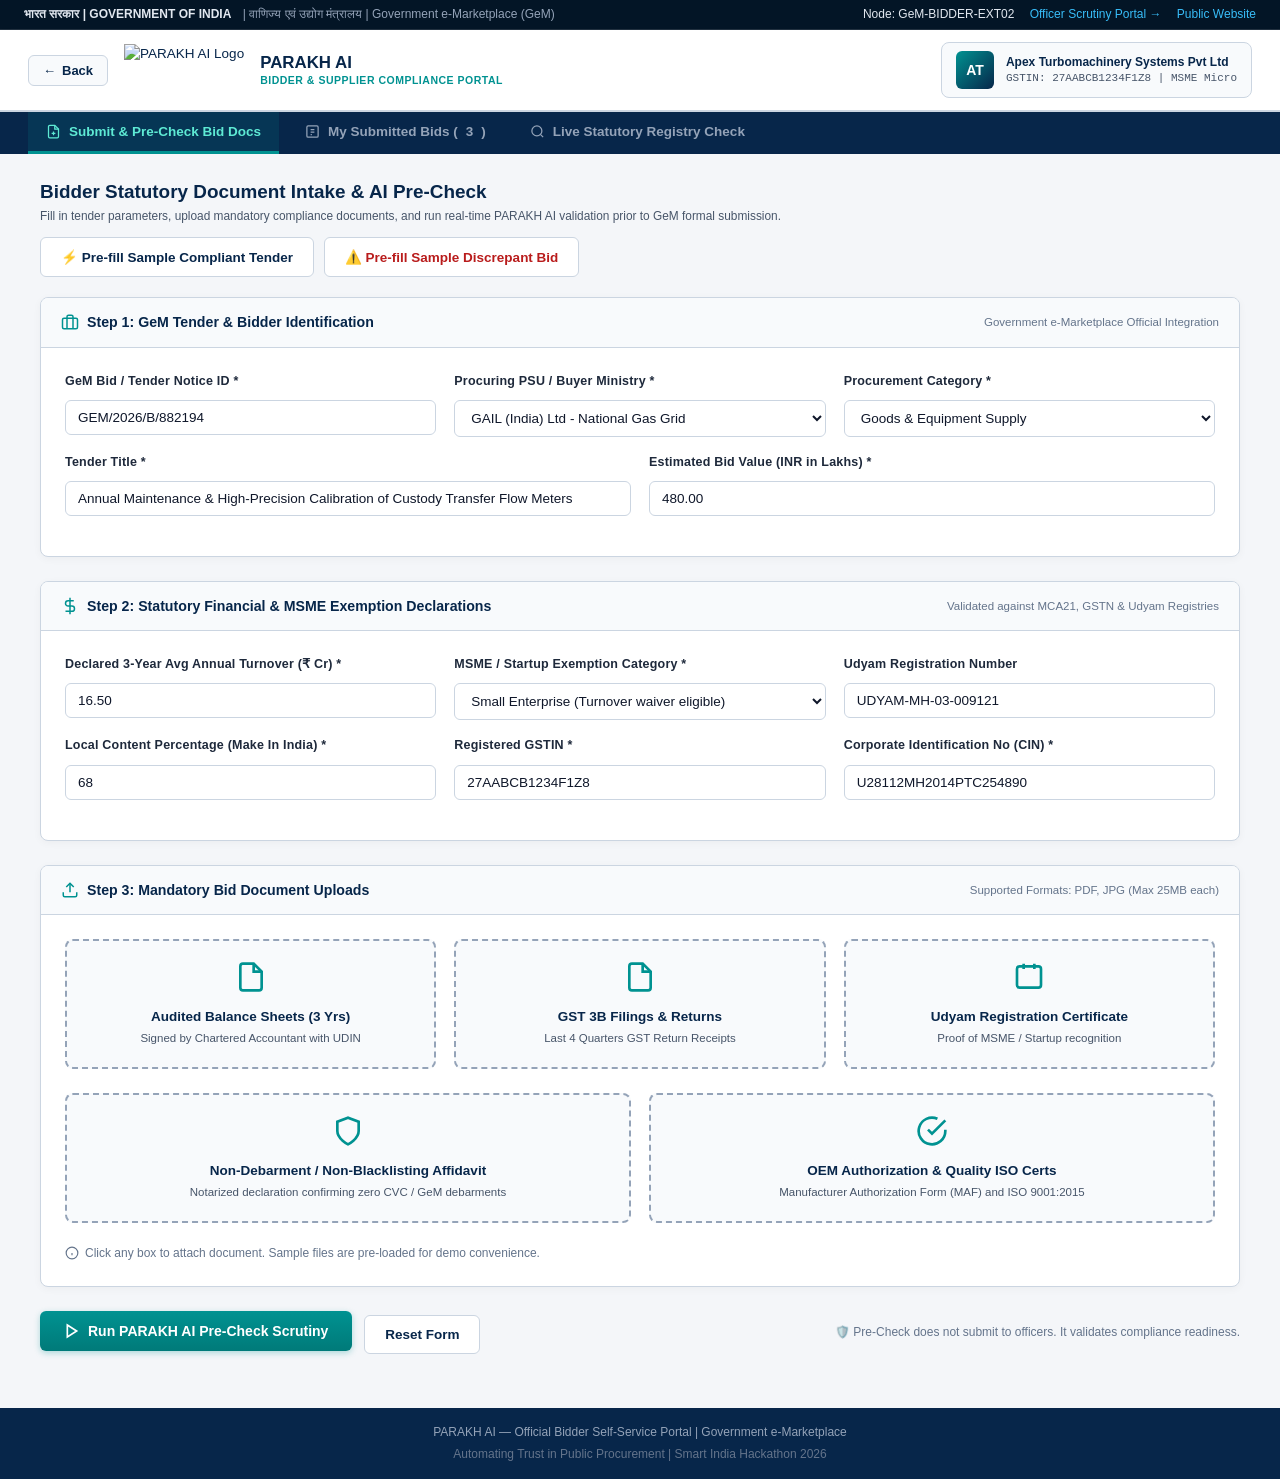
==== commit fed1ee11: "feat: add Integrity & Risk Intelligence USP, back buttons across portals, 8-perspective SmartBid eng" ====
--- a/static/bidder/index.html
+++ b/static/bidder/index.html
@@ -419,13 +419,18 @@
 
   <!-- Header -->
   <header class="bidder-header">
-    <a href="/bidder" class="bidder-brand">
-      <img src="/static/images/parakh-logo.png" alt="PARAKH AI Logo">
-      <div class="brand-text-block">
-        <h1>PARAKH AI</h1>
-        <p>BIDDER & SUPPLIER COMPLIANCE PORTAL</p>
-      </div>
-    </a>
+    <div style="display:flex; align-items:center; gap:16px;">
+      <button type="button" onclick="if(window.history.length > 1){ window.history.back(); } else { window.location.href='/'; }" style="display:inline-flex; align-items:center; gap:6px; background:#F8FAFC; border:1px solid #CBD5E1; color:#07264A; padding:7px 14px; border-radius:6px; font-size:13px; font-weight:700; cursor:pointer; text-decoration:none;" title="Return to previous screen">
+        <span>&larr;</span> <span>Back</span>
+      </button>
+      <a href="/bidder" class="bidder-brand">
+        <img src="/static/images/parakh-logo.png" alt="PARAKH AI Logo">
+        <div class="brand-text-block">
+          <h1>PARAKH AI</h1>
+          <p>BIDDER & SUPPLIER COMPLIANCE PORTAL</p>
+        </div>
+      </a>
+    </div>
 
     <div class="bidder-profile-card">
       <div class="bidder-avatar">AT</div>
